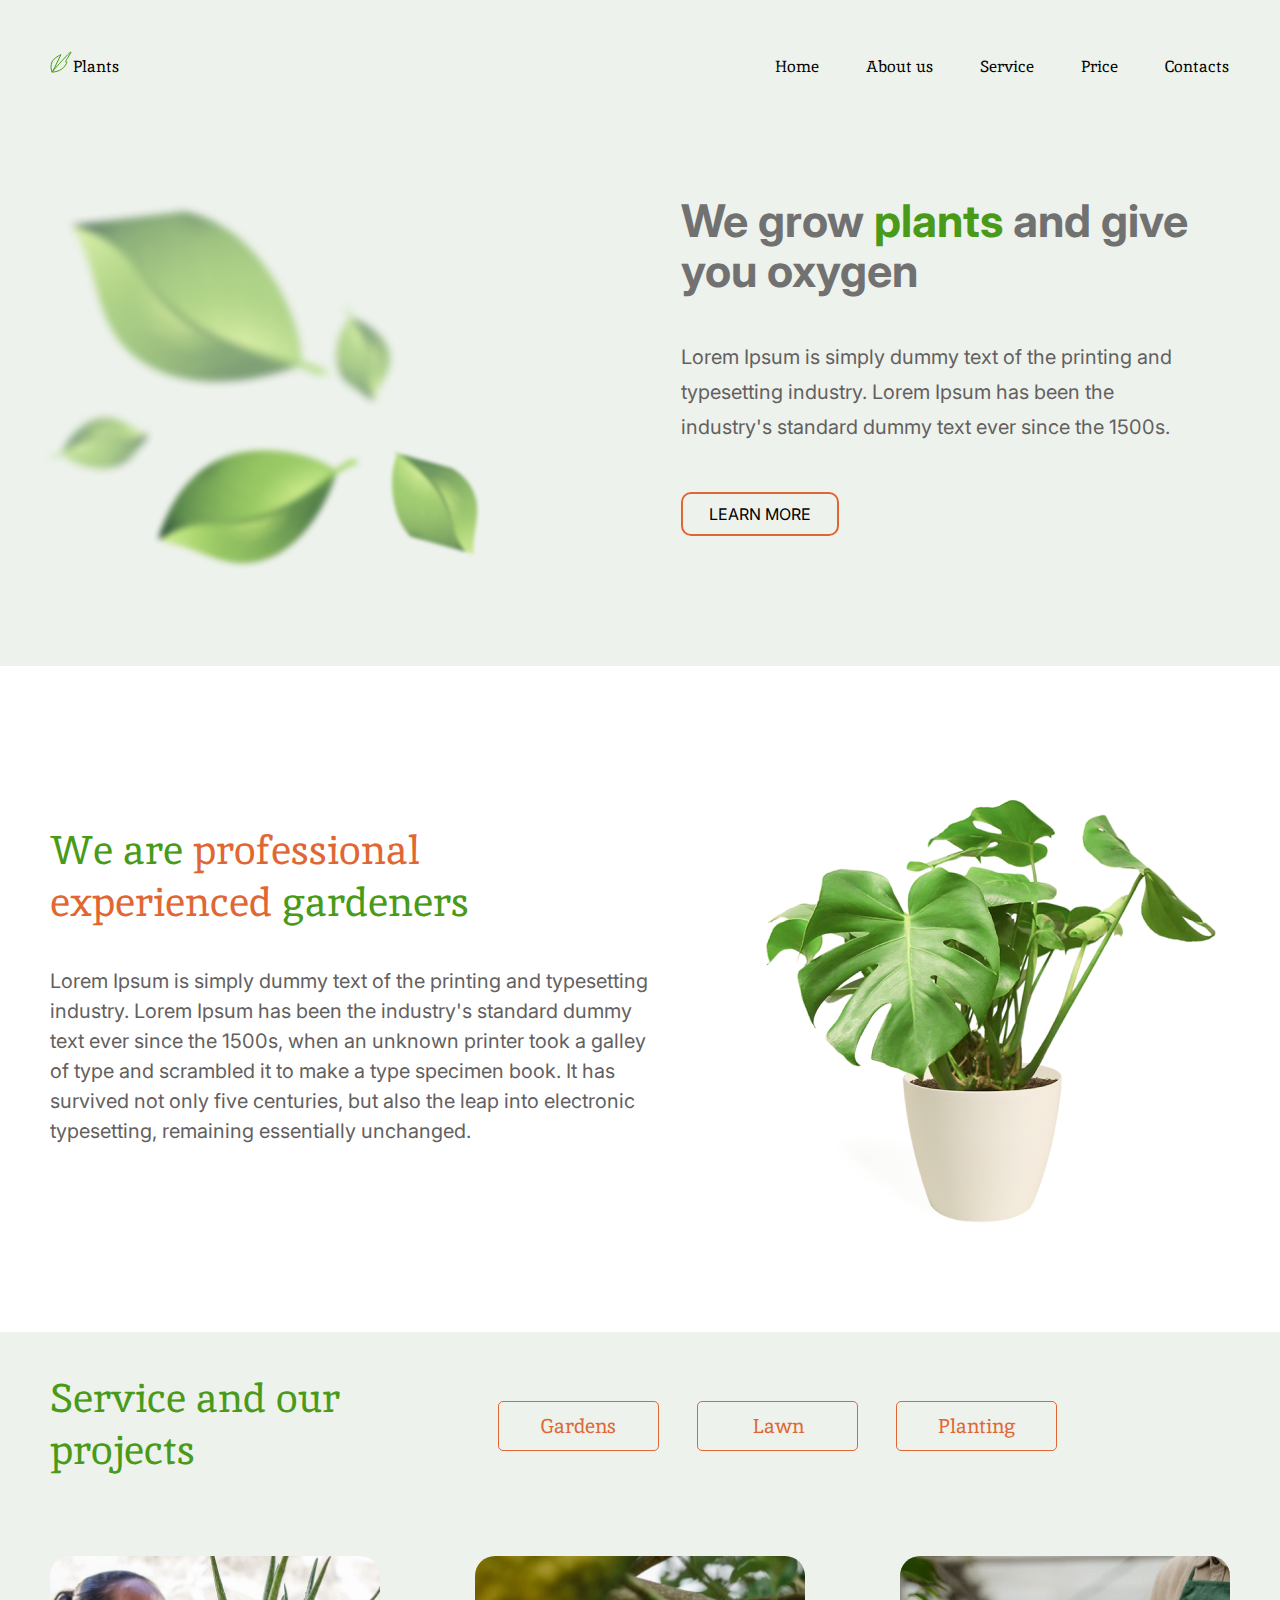
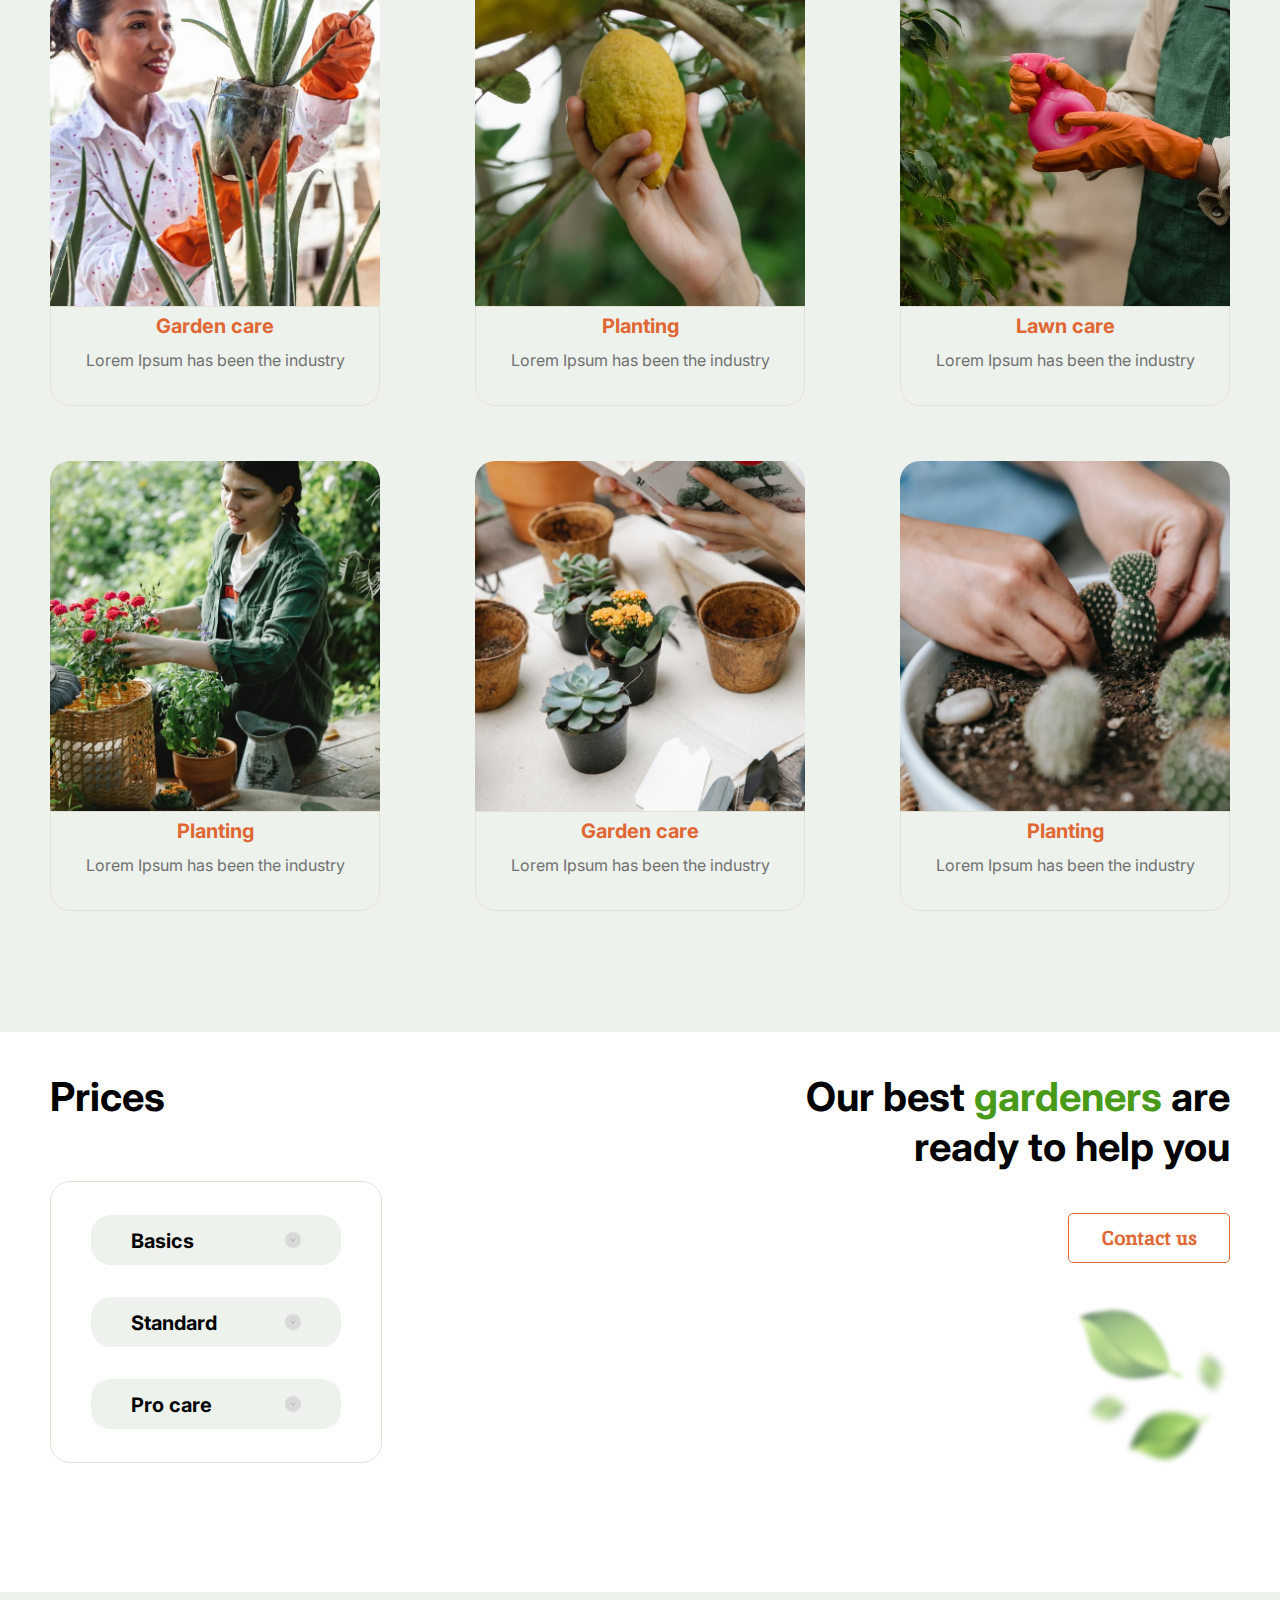
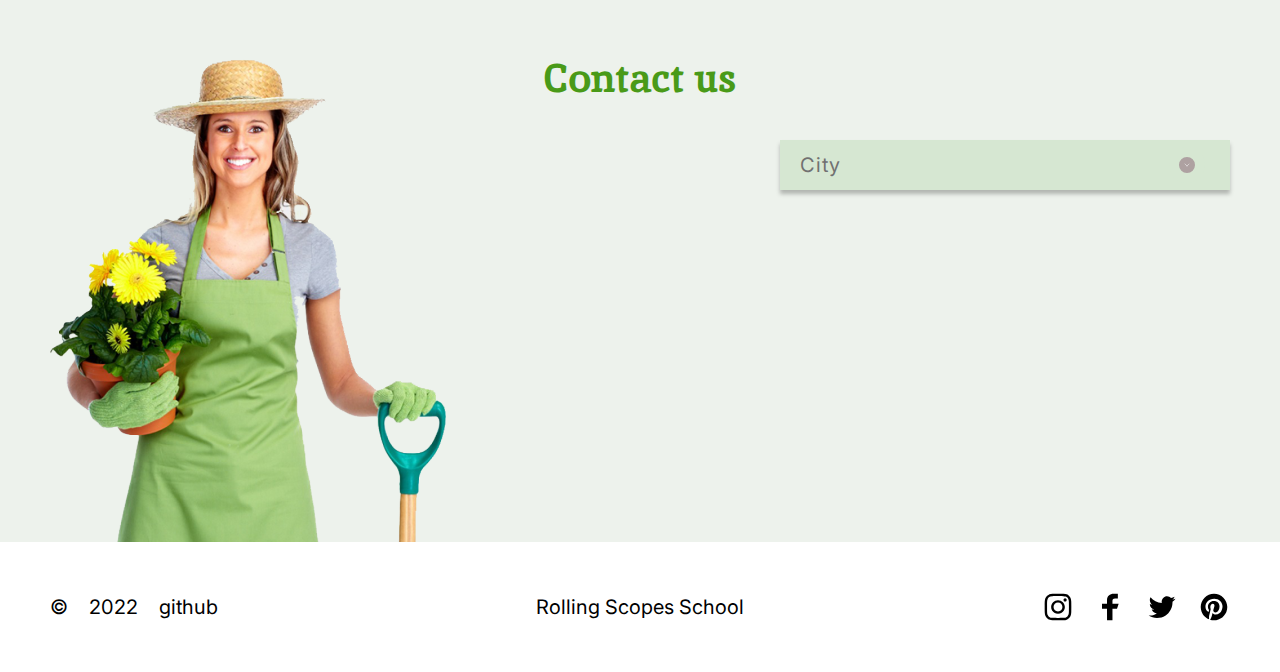
==== plants/index.html @ de4f2b5a "feat: add change of focus in the service section" ====
<!DOCTYPE html>
<html lang="en">
  <head>
    <meta charset="UTF-8" />
    <meta http-equiv="X-UA-Compatible" content="IE=edge" />
    <meta name="viewport" content="width=device-width, initial-scale=1.0" />
    <link rel="preconnect" href="https://fonts.googleapis.com" />
    <link rel="preconnect" href="https://fonts.gstatic.com" crossorigin />
    <link
      href="https://fonts.googleapis.com/css2?family=Inika:wght@400;700&family=Inter:wght@300;400;700&display=swap"
      rel="stylesheet"
    />
    <link rel="stylesheet" href="css/style.css" />

    <link rel="apple-touch-icon" sizes="180x180" href="assets/favicons/apple-touch-icon.png" />
    <link rel="icon" type="image/png" sizes="32x32" href="assets/favicons/favicon-32x32.png" />
    <link rel="icon" type="image/png" sizes="16x16" href="assets/favicons/favicon-16x16.png" />
    <link rel="manifest" href="assets/favicons/site.webmanifest" />
    <link rel="mask-icon" href="assets/favicons/safari-pinned-tab.svg" color="#5bbad5" />
    <link rel="shortcut icon" href="assets/favicons/favicon.ico" />
    <meta name="msapplication-TileColor" content="#da532c" />
    <meta name="msapplication-config" content="assets/favicons/browserconfig.xml" />
    <meta name="theme-color" content="#ffffff" />

    <script src="index.js" defer></script>

    <title>Plants</title>
  </head>

  <body>
    <header class="header">
      <div class="header__wrapper">
        <a href="#" class="logo">Plants</a>
        <nav class="nav">
          <ul class="nav__list">
            <li><a href="#" class="nav__link">Home</a></li>
            <li><a href="#about" class="nav__link">About us</a></li>
            <li><a href="#service" class="nav__link">Service</a></li>
            <li><a href="#prices" class="nav__link">Price</a></li>
            <li><a href="#contacts" class="nav__link">Contacts</a></li>
          </ul>
          <button class="burger"><span></span><span></span></button>
        </nav>
      </div>
    </header>

    <main>
      <section class="welcome">
        <div class="welcome__wrapper">
          <div class="welcome__pic">
            <img src="assets/images/leaves.png" alt="Leaves" />
          </div>
          <div class="welcome__content">
            <h1 class="welcome__title">We grow <span class="welcome__span">plants</span> and give you oxygen</h1>
            <p class="welcome__text">
              Lorem Ipsum is simply dummy text of the printing and typesetting industry. Lorem Ipsum has been the industry's
              standard dummy text ever since the 1500s.
            </p>
            <button class="button button_welcome">Learn more</button>
          </div>
        </div>
      </section>

      <section class="about" id="about">
        <div class="about__wrapper">
          <div class="about__content">
            <h2 class="about__title">We are <span class="about__span">professional experienced</span> gardeners</h2>
            <p class="about__text">
              Lorem Ipsum is simply dummy text of the printing and typesetting industry. Lorem Ipsum has been the industry's
              standard dummy text ever since the 1500s, when an unknown printer took a galley of type and scrambled it to make a
              type specimen book. It has survived not only five centuries, but also the leap into electronic typesetting,
              remaining essentially unchanged.
            </p>
          </div>
          <div class="about__pic">
            <img src="assets/images/houseplant.png" alt="Houseplant" />
          </div>
        </div>
      </section>

      <section class="service" id="service">
        <div class="service__wrapper">
          <div class="service__content">
            <h2 class="service__title">Service and our projects</h2>
            <div class="service__buttons">
              <button class="button">Gardens</button>
              <button class="button">Lawn</button>
              <button class="button">Planting</button>
            </div>
          </div>

          <div class="services">
            <div class="service-item" data-service="Gardens">
              <div class="service-item__pic">
                <img src="assets/images/services/1.jpg" alt="Garden care" />
              </div>
              <div class="service-item__content">
                <h3 class="service-item__title">Garden care</h3>
                <p class="service-item__desc">Lorem Ipsum has been the industry</p>
              </div>
            </div>
            <div class="service-item" data-service="Planting">
              <div class="service-item__pic">
                <img src="assets/images/services/2.jpg" alt="Planting" />
              </div>
              <div class="service-item__content">
                <h3 class="service-item__title">Planting</h3>
                <p class="service-item__desc">Lorem Ipsum has been the industry</p>
              </div>
            </div>
            <div class="service-item" data-service="Lawn">
              <div class="service-item__pic">
                <img src="assets/images/services/3.jpg" alt="Lawn care" />
              </div>
              <div class="service-item__content">
                <h3 class="service-item__title">Lawn care</h3>
                <p class="service-item__desc">Lorem Ipsum has been the industry</p>
              </div>
            </div>
            <div class="service-item" data-service="Planting">
              <div class="service-item__pic">
                <img src="assets/images/services/4.jpg" alt="Planting" />
              </div>
              <div class="service-item__content">
                <h3 class="service-item__title">Planting</h3>
                <p class="service-item__desc">Lorem Ipsum has been the industry</p>
              </div>
            </div>
            <div class="service-item" data-service="Gardens">
              <div class="service-item__pic">
                <img src="assets/images/services/5.jpg" alt="Garden care" />
              </div>
              <div class="service-item__content">
                <h3 class="service-item__title">Garden care</h3>
                <p class="service-item__desc">Lorem Ipsum has been the industry</p>
              </div>
            </div>
            <div class="service-item" data-service="Planting">
              <div class="service-item__pic">
                <img src="assets/images/services/6.jpg" alt="Planting" />
              </div>
              <div class="service-item__content">
                <h3 class="service-item__title">Planting</h3>
                <p class="service-item__desc">Lorem Ipsum has been the industry</p>
              </div>
            </div>
          </div>
        </div>
      </section>

      <section class="prices" id="prices">
        <div class="prices__wrapper">
          <div class="prices__left-column">
            <h2 class="prices__title">Prices</h2>
            <div class="prices__accordeon">
              <div class="price-item">
                <h3 class="price-item__title">Basics</h3>
                <span class="dropdown"></span>
              </div>
              <div class="price-item">
                <h3 class="price-item__title">Standard</h3>
                <span class="dropdown"></span>
              </div>
              <div class="price-item">
                <h3 class="price-item__title">Pro care</h3>
                <span class="dropdown"></span>
              </div>
            </div>
          </div>
          <div class="prices__right-column">
            <p class="prices__text">Our best <span class="prices__span">gardeners</span>&nbsp;are ready&nbsp;to help you</p>
            <button class="button button_prices">Contact us</button>
            <div class="prices__pic">
              <img src="assets/images/leaves2.png" alt="Leaves" />
            </div>
          </div>
        </div>
      </section>

      <section class="contacts" id="contacts">
        <div class="contacts__wrapper">
          <h2 class="contacts__title">Contact us</h2>
          <div class="contacts__content">
            <div class="contacts__pic">
              <img src="assets/images/woman.png" alt="Woman" />
            </div>
            <div class="contacts__select">
              <span class="contacts__span">City</span>
              <span class="dropdown dropdown_contacts"></span>
            </div>
          </div>
        </div>
      </section>
    </main>

    <footer class="footer">
      <div class="footer__wrapper">
        <div class="footer__content">
          <span>©</span><span>2022</span>
          <a href="https://github.com/joyscript" target="_blank">github</a>
        </div>
        <a href="https://rs.school/js-stage0/" target="_blank">Rolling Scopes School</a>
        <ul class="soclist">
          <li>
            <a class="soclist__link" href="#!" title="Instagram">
              <img src="assets/svg/soc-sprite.svg#inst" alt="Instagram" aria-hidden="true" />
            </a>
          </li>
          <li>
            <a class="soclist__link" href="#!" title="Facebook">
              <img src="assets/svg/soc-sprite.svg#fb" alt="Facebook" aria-hidden="true" />
            </a>
          </li>
          <li>
            <a class="soclist__link" href="#!" title="Twitter">
              <img src="assets/svg/soc-sprite.svg#tw" alt="Twitter" aria-hidden="true" />
            </a>
          </li>
          <li>
            <a class="soclist__link" href="#!" title="Pinterest">
              <img src="assets/svg/soc-sprite.svg#pint" alt="Pinterest" aria-hidden="true" />
            </a>
          </li>
        </ul>
      </div>
    </footer>
  </body>
</html>
---- plants/css/style.css ----
html {
  line-height: 1.15;
  -webkit-text-size-adjust: 100%;
}

hr {
  box-sizing: content-box;
  height: 0;
  overflow: visible;
}

pre {
  font-family: monospace, monospace;
  font-size: 1em;
}

a {
  background-color: transparent;
}

abbr[title] {
  border-bottom: none;
  text-decoration: underline;
  -webkit-text-decoration: underline dotted;
          text-decoration: underline dotted;
}

b,
strong {
  font-weight: bolder;
}

code,
kbd,
samp {
  font-family: monospace, monospace;
  font-size: 1em;
}

small {
  font-size: 80%;
}

sub,
sup {
  font-size: 75%;
  line-height: 0;
  position: relative;
  vertical-align: baseline;
}

sub {
  bottom: -0.25em;
}

sup {
  top: -0.5em;
}

img {
  border-style: none;
}

button,
input,
optgroup,
select,
textarea {
  font-family: inherit;
  font-size: 100%;
  line-height: 1.15;
  margin: 0;
}

button,
input {
  overflow: visible;
}

button,
select {
  text-transform: none;
}

button,
[type=button],
[type=reset],
[type=submit] {
  -webkit-appearance: button;
  -moz-appearance: button;
       appearance: button;
}

button::-moz-focus-inner,
[type=button]::-moz-focus-inner,
[type=reset]::-moz-focus-inner,
[type=submit]::-moz-focus-inner {
  border-style: none;
  padding: 0;
}

button:-moz-focusring,
[type=button]:-moz-focusring,
[type=reset]:-moz-focusring,
[type=submit]:-moz-focusring {
  outline: 1px dotted ButtonText;
}

fieldset {
  padding: 0.35em 0.75em 0.625em;
}

legend {
  box-sizing: border-box;
  color: inherit;
  display: table;
  max-width: 100%;
  padding: 0;
  white-space: normal;
}

progress {
  vertical-align: baseline;
}

textarea {
  overflow: auto;
}

[type=checkbox],
[type=radio] {
  box-sizing: border-box;
  padding: 0;
}

[type=number]::-webkit-inner-spin-button,
[type=number]::-webkit-outer-spin-button {
  height: auto;
}

[type=search] {
  -webkit-appearance: textfield;
  -moz-appearance: textfield;
       appearance: textfield;
  outline-offset: -2px;
}

[type=search]::-webkit-search-decoration {
  -webkit-appearance: none;
}

::-webkit-file-upload-button {
  -webkit-appearance: button;
  font: inherit;
}

details {
  display: block;
}

summary {
  display: list-item;
}

template {
  display: none;
}

[hidden] {
  display: none;
}

body {
  font-family: Inter, sans-serif;
  font-size: 20px;
  line-height: 30px;
  font-weight: 400;
  color: #636060;
  -ms-text-size-adjust: 100%;
  -moz-text-size-adjust: 100%;
  -webkit-text-size-adjust: 100%;
  -webkit-font-smoothing: antialiased;
  -moz-osx-font-smoothing: grayscale;
}
@media (max-width: 599.9px) {
  body {
    font-size: 16px;
    line-height: 25px;
  }
}

h1 {
  font-size: 45px;
  line-height: 50px;
  font-weight: 700;
  color: #717171;
}
@media (max-width: 1023.9px) {
  h1 {
    font-size: 35px;
  }
}
@media (max-width: 599.9px) {
  h1 {
    font-size: 25px;
    line-height: 35px;
  }
}

h2 {
  font-family: Inika, serif;
  font-size: 40px;
  line-height: 52px;
  font-weight: 400;
  color: #499a18;
}
@media (max-width: 1023.9px) {
  h2 {
    font-size: 35px;
    line-height: 46px;
  }
}
@media (max-width: 599.9px) {
  h2 {
    font-size: 25px;
    line-height: 33px;
  }
}

h3 {
  font-size: 20px;
  line-height: 20px;
  font-weight: 700;
  color: #e06733;
}

html {
  scroll-behavior: smooth;
}

*,
*:before,
*:after {
  box-sizing: border-box;
  padding: 0px;
  margin: 0px;
  border: 0px;
}

body {
  min-width: 320px;
  background: #ffffff;
}
body::after {
  content: "";
  position: absolute;
  top: 0;
  bottom: 0;
  right: 0;
  width: 0;
  background: transparent;
  transition: background 0.3s;
}
body.menu-open {
  overflow: hidden;
}
body.menu-open::after {
  width: 100%;
  background: rgba(0, 0, 0, 0.2);
}

main,
section,
header,
footer,
nav {
  display: block;
}

h1,
h2,
h3,
h4,
h5,
h6 {
  margin: 0;
}

ul {
  list-style: none;
}

img {
  display: block;
  max-width: 100%;
}

button {
  display: block;
  background: transparent;
  transition: 0.3s;
  cursor: pointer;
}

a {
  display: inline-block;
  text-decoration: none;
  border-radius: 2px;
  transition: 0.3s;
  color: inherit;
}
a:hover, a:focus, a:focus-visible, a:active {
  color: #e06733;
}

[class*=__wrapper] {
  max-width: 1440px;
  margin: 0 auto;
  padding: 40px 109px;
}
@media (max-width: 1319.9px) {
  [class*=__wrapper] {
    padding-left: 50px;
    padding-right: 50px;
  }
}
@media (max-width: 767.9px) {
  [class*=__wrapper] {
    padding-left: 30px;
    padding-right: 30px;
  }
}
@media (max-width: 599.9px) {
  [class*=__wrapper] {
    padding-left: 25px;
    padding-right: 25px;
  }
}

.header,
.welcome,
.service,
.contacts {
  background: #edf2ec;
}

.button {
  width: 161px;
  min-height: 50px;
  padding: 5px 10px;
  font-family: Inika, serif;
  font-size: 20px;
  line-height: 26px;
  font-weight: 400;
  color: #e06733;
  border: 1px solid #e06733;
  border-radius: 5px;
}
.button_prices {
  width: 162px;
  font-weight: 700;
}
@media (max-width: 599.9px) {
  .button {
    width: 121px;
    min-height: 35px;
    font-size: 15px;
    line-height: 20px;
  }
}
.button_welcome {
  width: 158px;
  min-height: 44px;
  font-family: Inter, sans-serif;
  font-size: 16px;
  line-height: 20px;
  font-weight: 400;
  color: #000000;
  text-transform: uppercase;
  border-width: 2px;
  border-radius: 10px;
}
@media (max-width: 599.9px) {
  .button_welcome {
    width: 100px;
    min-height: 34px;
    font-size: 10px;
  }
}
.button:hover, .button:focus, .button:focus-visible, .button:active {
  color: #ffffff;
  background: #e06733;
}
.button.active {
  color: #ffffff;
  background: #e06733;
  -webkit-animation: anim 0.4s ease;
          animation: anim 0.4s ease;
}

@-webkit-keyframes anim {
  0% {
    transform: translateY(0);
  }
  50% {
    transform: translateY(-10px);
  }
  100% {
    transform: translateY(0);
  }
}

@keyframes anim {
  0% {
    transform: translateY(0);
  }
  50% {
    transform: translateY(-10px);
  }
  100% {
    transform: translateY(0);
  }
}
.dropdown {
  position: relative;
  width: 36px;
  height: 36px;
  background: #d9d9d9;
  border: 10px solid #edf2ec;
  border-radius: 50%;
  transition: 0.3s;
  cursor: pointer;
}
.dropdown::after {
  content: "";
  position: absolute;
  top: 0;
  left: 0;
  width: 16px;
  height: 16px;
  background: url("../assets/svg/arrow.svg") no-repeat center;
  filter: invert(53%) sepia(0%) saturate(0%) hue-rotate(299deg) brightness(94%) contrast(92%);
}
.dropdown:hover, .dropdown:focus, .dropdown:focus-visible, .dropdown:active {
  background: #aea1a1;
  transform: rotate(180deg);
}
.dropdown:hover::after, .dropdown:focus::after, .dropdown:focus-visible::after, .dropdown:active::after {
  filter: invert(100%);
}
.dropdown_contacts {
  background: #aea1a1;
  border-color: #d6e7d2;
}
.dropdown_contacts::after {
  filter: invert(100%);
}

.header__wrapper {
  display: flex;
  justify-content: space-between;
  align-items: center;
  padding-top: 42px;
  padding-bottom: 42px;
  font-family: "Inika", serif;
}
@media (max-width: 1023.9px) {
  .header__wrapper {
    padding-top: 35px;
    padding-bottom: 32px;
  }
}
@media (max-width: 767.9px) {
  .header__wrapper {
    padding-top: 34px;
    padding-bottom: 36px;
  }
}

.logo {
  padding-right: 10px;
  padding-left: 23px;
  font-size: 16px;
  line-height: 50px;
  font-weight: 400;
  color: #000000;
  background: url("../assets/svg/logo.svg") no-repeat;
  background-position-y: 9px;
}
@media (max-width: 767.9px) {
  .logo {
    padding: 9px 10px 1px 21px;
    line-height: 16px;
    background-position-y: 2px;
  }
}

.nav__list {
  display: flex;
  gap: 27px;
  margin-right: -9px;
}
@media (max-width: 767.9px) {
  .nav__list {
    position: fixed;
    top: 0;
    bottom: 0;
    right: -450px;
    z-index: 5;
    flex-direction: column;
    align-items: center;
    gap: 30px;
    width: 100%;
    max-width: 425px;
    margin: 0;
    padding: 100px 30px 50px;
    background: #ffffff;
    transition: right 0.3s;
    overflow: auto;
  }
  .menu-open .nav__list {
    right: 0;
  }
}

.nav__link {
  padding: 0 10px;
  font-size: 16px;
  line-height: 50px;
  font-weight: 400;
  color: #010201;
}
@media (max-width: 767.9px) {
  .nav__link {
    font-size: 26px;
    color: #499a18;
  }
}

.burger {
  display: none;
}
@media (max-width: 767.9px) {
  .burger {
    position: relative;
    z-index: 10;
    display: flex;
    flex-direction: column;
    justify-content: space-between;
    width: 40px;
    height: 26px;
    cursor: pointer;
    -webkit-user-select: none;
       -moz-user-select: none;
        -ms-user-select: none;
            user-select: none;
  }
}
.burger span, .burger::after, .burger::before {
  width: 100%;
  height: 2px;
  background: #717171;
  transition: transform 0.3s;
}
.burger::after, .burger::before {
  content: "";
  position: absolute;
  top: 8px;
}
.menu-open .burger::after, .menu-open .burger::before {
  opacity: 0;
}
.burger::after {
  top: 16px;
}
.menu-open .burger span:first-child {
  transform: rotate(45deg) translate(8px, 9px);
}
.menu-open .burger span:last-child {
  transform: rotate(-45deg) translate(8px, -9px);
}

.welcome__wrapper {
  display: flex;
  justify-content: space-between;
  gap: 40px;
  padding-top: 62px;
  padding-bottom: 55px;
}
@media (max-width: 1023.9px) {
  .welcome__wrapper {
    padding-top: 40px;
    padding-bottom: 70px;
  }
}
@media (max-width: 767.9px) {
  .welcome__wrapper {
    gap: 15px;
  }
}
@media (max-width: 599.9px) {
  .welcome__wrapper {
    padding-top: 26px;
    padding-bottom: 24px;
  }
}

.welcome__pic {
  margin-top: -9px;
  margin-left: -9px;
}
@media (max-width: 1023.9px) {
  .welcome__pic {
    width: 290px;
    margin-top: -6px;
    margin-right: -3px;
  }
}
@media (max-width: 599.9px) {
  .welcome__pic {
    display: none;
  }
}

.welcome__content {
  max-width: 549px;
  padding-top: 36px;
}
@media (max-width: 1319.9px) {
  .welcome__content {
    padding-top: 0;
  }
}
@media (max-width: 1023.9px) {
  .welcome__content {
    order: -1;
    flex-shrink: 0;
    width: 340px;
  }
}
@media (max-width: 599.9px) {
  .welcome__content {
    width: 100%;
  }
}

.welcome__title {
  margin-bottom: 44px;
}
@media (max-width: 1023.9px) {
  .welcome__title {
    margin-bottom: 30px;
  }
}
@media (max-width: 599.9px) {
  .welcome__title {
    max-width: 330px;
    margin-bottom: 20px;
  }
}

.welcome__span {
  color: #499a18;
}

.welcome__text {
  max-width: 525px;
  margin-bottom: 47px;
  line-height: 35px;
}
@media (max-width: 1023.9px) {
  .welcome__text {
    max-width: 330px;
    margin-bottom: 36px;
    margin-left: 5px;
    font-size: 16px;
    line-height: 25px;
  }
}
@media (max-width: 599.9px) {
  .welcome__text {
    max-width: 400px;
    margin-bottom: 26px;
    margin-left: 0;
  }
}

.about__wrapper {
  display: flex;
  justify-content: space-between;
  gap: 40px;
  padding-top: 93px;
  padding-bottom: 94px;
}
@media (max-width: 1319.9px) {
  .about__wrapper {
    align-items: center;
  }
}
@media (max-width: 1023.9px) {
  .about__wrapper {
    flex-direction: column;
    padding-top: 40px;
    padding-bottom: 95px;
  }
}
@media (max-width: 599.9px) {
  .about__wrapper {
    gap: 0px;
    padding-top: 30px;
    padding-bottom: 27px;
  }
}

.about__content {
  max-width: 605px;
  padding-top: 68px;
}
@media (max-width: 1319.9px) {
  .about__content {
    padding-top: 0;
  }
}
@media (max-width: 1023.9px) {
  .about__content {
    max-width: 100%;
  }
}

.about__title {
  max-width: 463px;
  margin-bottom: 38px;
}
@media (max-width: 1023.9px) {
  .about__title {
    max-width: 423px;
    margin: 0 auto 50px;
    text-align: center;
  }
}
@media (max-width: 599.9px) {
  .about__title {
    margin-bottom: 13px;
  }
}

.about__span {
  color: #e06733;
}

.about__text {
  margin-bottom: 28px;
}
@media (max-width: 599.9px) {
  .about__text {
    margin-bottom: 0;
    padding-right: 8px;
    font-size: 15px;
  }
}

@media (max-width: 1023.9px) {
  .about__pic {
    width: 250px;
  }
}
@media (max-width: 599.9px) {
  .about__pic {
    width: 150px;
  }
}

.service__wrapper {
  padding-bottom: 121px;
}
@media (max-width: 1023.9px) {
  .service__wrapper {
    padding-top: 60px;
    padding-bottom: 70px;
  }
}
@media (max-width: 599.9px) {
  .service__wrapper {
    padding-top: 30px;
    padding-bottom: 27px;
  }
}

.service__content {
  display: flex;
  flex-wrap: wrap;
  gap: 38px;
  margin-bottom: 80px;
}
@media (max-width: 1023.9px) {
  .service__content {
    margin-bottom: 40px;
  }
}

.service__title {
  max-width: 306px;
  margin-right: 104px;
}
@media (max-width: 1023.9px) {
  .service__title {
    margin-right: 0;
  }
}
@media (max-width: 599.9px) {
  .service__title {
    max-width: 187px;
  }
}

.service__buttons {
  display: flex;
  align-items: center;
  flex-wrap: wrap;
  gap: 38px;
  padding-top: 4px;
}
@media (max-width: 767.9px) {
  .service__buttons {
    gap: 20px;
  }
}
@media (max-width: 599.9px) {
  .service__buttons {
    padding-top: 0;
    gap: 9px 10px;
  }
}

.services {
  display: flex;
  flex-wrap: wrap;
  justify-content: space-between;
  gap: 55px 40px;
}
@media (max-width: 1023.9px) {
  .services {
    justify-content: center;
    gap: 38px 107px;
  }
}
@media (max-width: 767.9px) {
  .services {
    gap: 38px 50px;
  }
}
@media (max-width: 599.9px) {
  .services {
    gap: 34px;
  }
}

.service-item {
  width: 330px;
  max-width: 30%;
  min-width: 280px;
  border-radius: 20px;
  overflow: hidden;
  transition: filter 0.3s;
}
.service-item.blurred {
  filter: blur(2px);
}
@media (max-width: 1023.9px) {
  .service-item {
    max-width: 280px;
    min-width: auto;
  }
}

.service-item__pic {
  position: relative;
  padding-top: 350px;
}
.service-item__pic > img {
  position: absolute;
  top: 0;
  left: 0;
  width: 100%;
  height: 100%;
  -o-object-fit: cover;
     object-fit: cover;
  -o-object-position: center;
     object-position: center;
}

.service-item__content {
  padding: 9px 20px 35px;
  text-align: center;
  border: 1px solid #e3e1d5;
  border-bottom-left-radius: 20px;
  border-bottom-right-radius: 20px;
}
@media (max-width: 1023.9px) {
  .service-item__content {
    padding: 10px 38px 18px;
  }
}

.service-item__title {
  margin-bottom: 14px;
}
@media (max-width: 1023.9px) {
  .service-item__title {
    margin-bottom: 10px;
  }
}

.service-item__desc {
  font-size: 16px;
  line-height: 20px;
  font-weight: 400;
  color: #717171;
}

.prices__wrapper {
  display: flex;
  justify-content: space-between;
  gap: 40px;
  padding-bottom: 108px;
}
@media (max-width: 1023.9px) {
  .prices__wrapper {
    padding-bottom: 81px;
  }
}
@media (max-width: 767.9px) {
  .prices__wrapper {
    flex-direction: column;
    align-items: center;
  }
}
@media (max-width: 599.9px) {
  .prices__wrapper {
    padding-top: 25px;
    padding-bottom: 40px;
    gap: 20px;
  }
}

.prices__title {
  margin-bottom: 60px;
  font-family: Inter, sans-serif;
  line-height: 49px;
  color: #000000;
  font-weight: 700;
}
@media (max-width: 1023.9px) {
  .prices__title {
    margin-bottom: 57px;
    margin-left: 15px;
    line-height: 42px;
  }
}
@media (max-width: 767.9px) {
  .prices__title {
    margin-left: 0;
    text-align: center;
  }
}
@media (max-width: 599.9px) {
  .prices__title {
    margin-bottom: 37px;
    line-height: 30px;
  }
}

.prices__right-column {
  display: flex;
  flex-direction: column;
  align-items: flex-end;
  max-width: 460px;
}
@media (max-width: 1023.9px) {
  .prices__right-column {
    max-width: 296px;
    padding-top: 99px;
  }
}
@media (max-width: 767.9px) {
  .prices__right-column {
    align-items: center;
    padding-top: 0;
  }
}
@media (max-width: 599.9px) {
  .prices__right-column {
    max-width: 240px;
  }
}

.prices__text {
  margin-bottom: 41px;
  text-align: right;
  font-size: 40px;
  line-height: 50px;
  font-weight: 700;
  color: #000000;
}
@media (max-width: 1023.9px) {
  .prices__text {
    margin-bottom: 29px;
    font-size: 25px;
    line-height: 35px;
  }
}
@media (max-width: 767.9px) {
  .prices__text {
    text-align: center;
  }
}
@media (max-width: 599.9px) {
  .prices__text {
    margin-bottom: 19px;
    font-size: 20px;
  }
}

.prices__span {
  color: #499a18;
}

.prices__pic {
  margin-top: 34px;
  margin-right: -9px;
}
@media (max-width: 1023.9px) {
  .prices__pic {
    margin-top: 29px;
    margin-right: -10px;
  }
}
@media (max-width: 599.9px) {
  .prices__pic {
    display: none;
  }
}

.prices__accordeon {
  padding: 33px 40px;
  border: 1px solid #e3e1d5;
  border-radius: 20px;
}
@media (max-width: 599.9px) {
  .prices__accordeon {
    padding: 28px 21px;
  }
}

.price-item {
  display: flex;
  justify-content: space-between;
  align-items: center;
  width: 250px;
  height: 50px;
  padding: 10px 30px 10px 40px;
  background: #edf2ec;
  border-radius: 20px;
}
@media (max-width: 599.9px) {
  .price-item {
    width: 180px;
    height: 50px;
    padding-left: 30px;
  }
}

.price-item:not(:last-child) {
  margin-bottom: 32px;
}
@media (max-width: 599.9px) {
  .price-item:not(:last-child) {
    margin-bottom: 14px;
  }
}

.price-item__title {
  padding-top: 1px;
  color: #000000;
}
@media (max-width: 599.9px) {
  .price-item__title {
    font-size: 15px;
  }
}

.contacts__wrapper {
  padding-top: 60px;
  padding-bottom: 0;
}
@media (max-width: 1023.9px) {
  .contacts__wrapper {
    padding-top: 40px;
  }
}
@media (max-width: 599.9px) {
  .contacts__wrapper {
    padding-top: 25px;
  }
}

.contacts__title {
  text-align: center;
  font-weight: 700;
}
@media (max-width: 1023.9px) {
  .contacts__title {
    margin-bottom: 99px;
    font-size: 40px;
    line-height: 52px;
  }
}
@media (max-width: 767.9px) {
  .contacts__title {
    margin-bottom: 81px;
  }
}
@media (max-width: 599.9px) {
  .contacts__title {
    font-size: 25px;
    line-height: 33px;
  }
}

.contacts__content {
  display: flex;
  justify-content: space-between;
}
@media (max-width: 1023.9px) {
  .contacts__content {
    flex-direction: column;
    align-items: center;
  }
}

.contacts__pic {
  margin-top: -59px;
}
@media (max-width: 1023.9px) {
  .contacts__pic {
    order: 1;
    width: 200px;
    margin-top: 0;
    margin-left: 20px;
  }
}
@media (max-width: 599.9px) {
  .contacts__pic {
    width: 100px;
    margin-left: -5px;
  }
}

.contacts__select {
  display: flex;
  justify-content: space-between;
  align-items: center;
  width: 450px;
  height: 50px;
  margin-top: 36px;
  padding: 5px 25px 5px 20px;
  background: #d6e7d2;
  box-shadow: 0px 4px 4px rgba(0, 0, 0, 0.25);
}
@media (max-width: 1023.9px) {
  .contacts__select {
    margin-top: 0;
    margin-bottom: 249px;
  }
}
@media (max-width: 599.9px) {
  .contacts__select {
    width: 300px;
    max-width: 100%;
    margin-bottom: 132px;
    padding-right: 12px;
  }
}

.contacts__span {
  font-size: 20px;
  line-height: 40px;
  font-weight: 400;
  color: #717171;
  letter-spacing: 0.05em;
}

.footer__wrapper {
  display: flex;
  justify-content: space-between;
  align-items: center;
  gap: 16px;
  color: #000000;
  line-height: 50px;
}
@media (max-width: 1023.9px) {
  .footer__wrapper {
    flex-direction: column;
    padding-top: 33px;
    padding-bottom: 18px;
    line-height: 24px;
  }
}
@media (max-width: 599.9px) {
  .footer__wrapper {
    gap: 3px;
    padding-top: 22px;
    padding-bottom: 7px;
    font-size: 20px;
  }
}

.footer__content {
  display: flex;
  gap: 21px;
  margin-right: 20px;
}
@media (max-width: 1023.9px) {
  .footer__content {
    gap: 23px;
    margin-right: 4px;
  }
}
@media (max-width: 599.9px) {
  .footer__content {
    margin-bottom: 13px;
  }
}

.soclist {
  display: flex;
  gap: 20px;
}

.soclist__link {
  display: flex;
  align-items: center;
  min-width: 32px;
  max-width: 100px;
  height: 50px;
  font-size: 16px;
  line-height: 16px;
  transition: filter 0.3s;
}
.soclist__link:hover, .soclist__link:focus, .soclist__link:focus-visible, .soclist__link:active {
  filter: invert(42%) sepia(88%) saturate(500%) hue-rotate(-26deg) brightness(98%) contrast(88%);
}/*# sourceMappingURL=style.css.map */
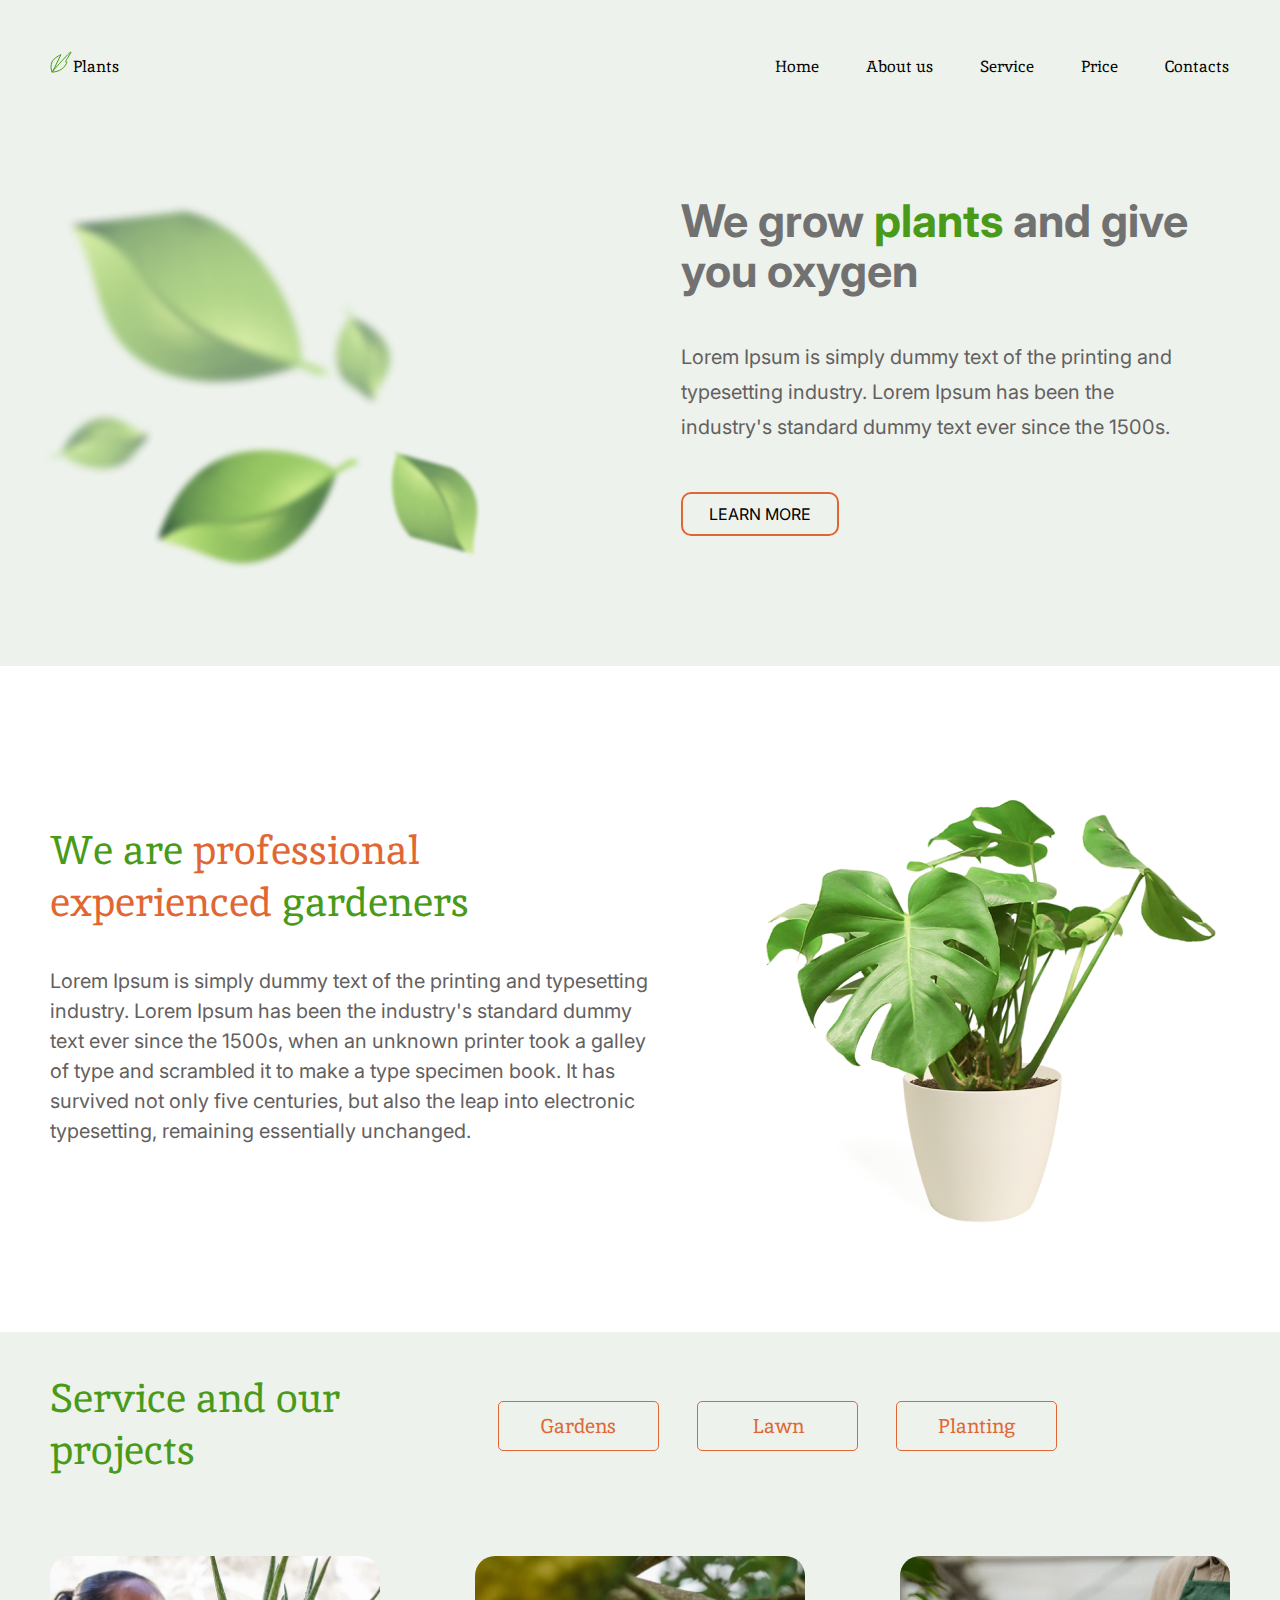
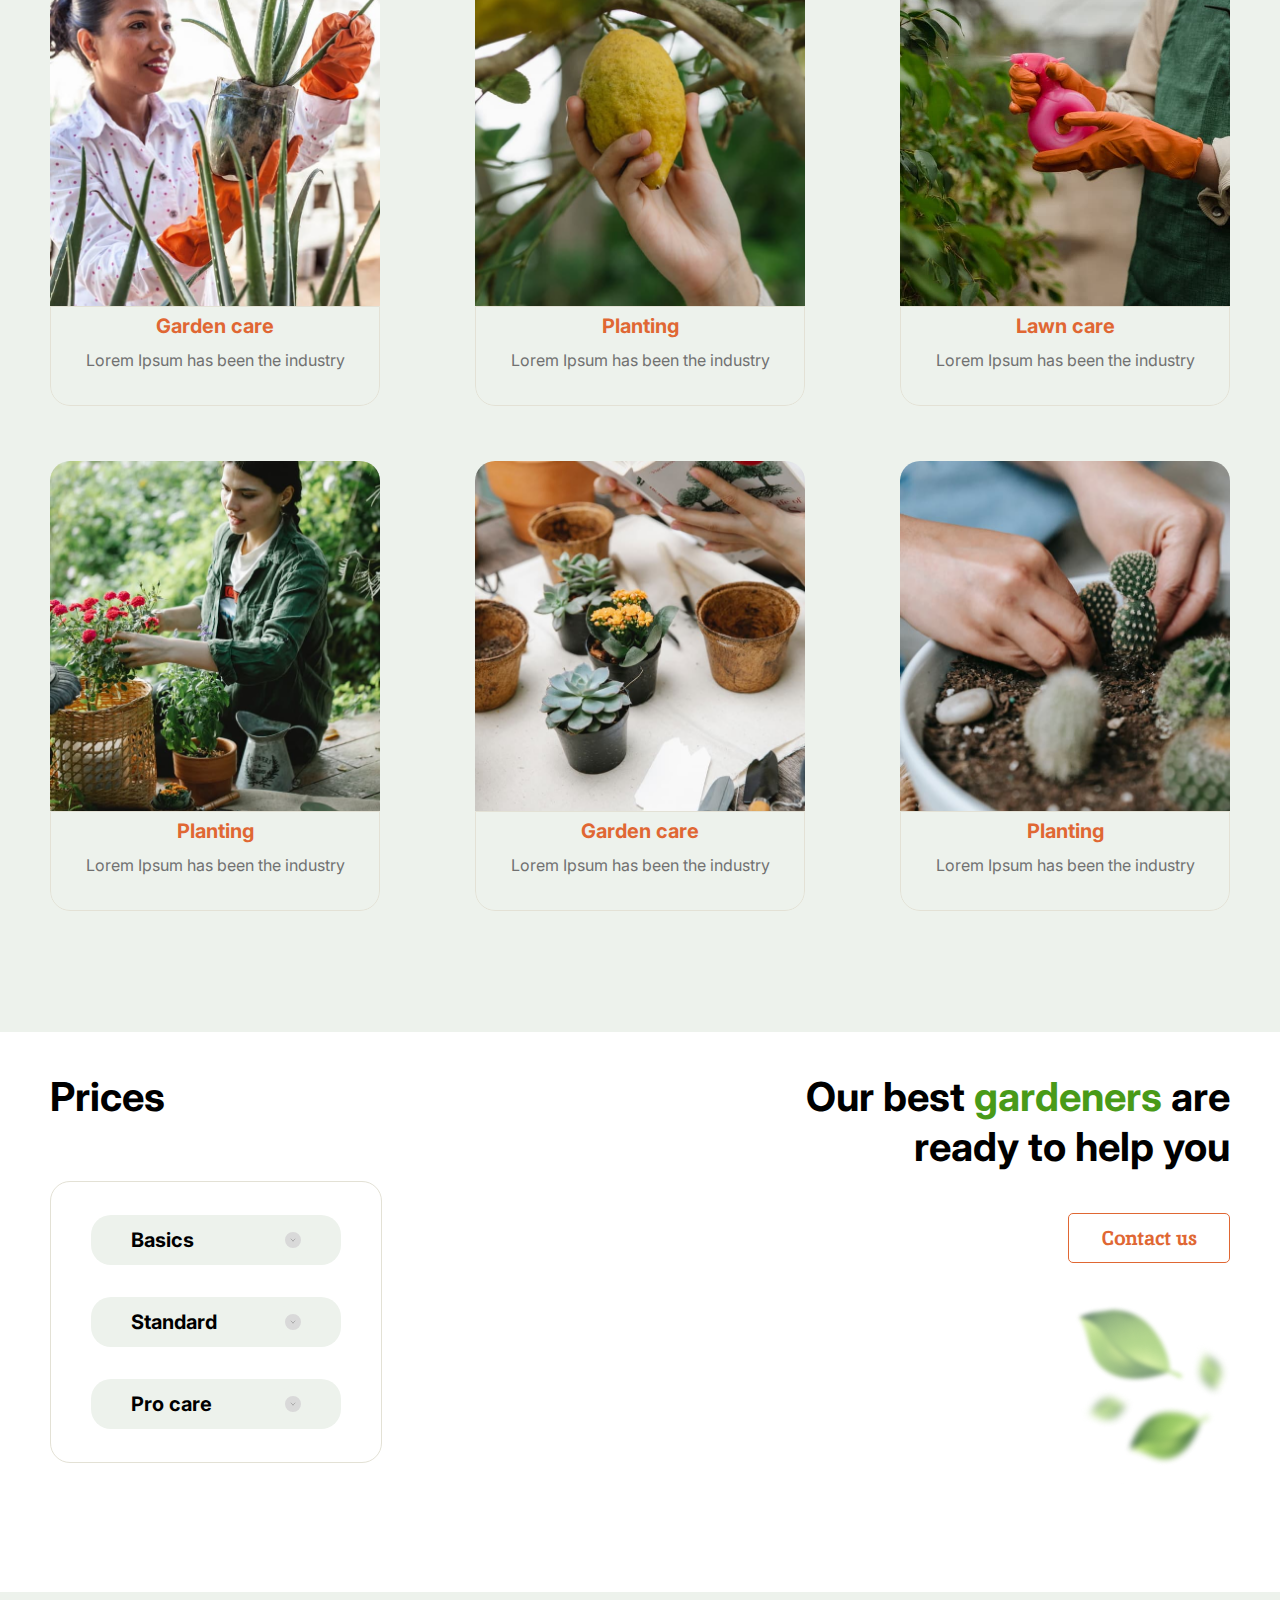
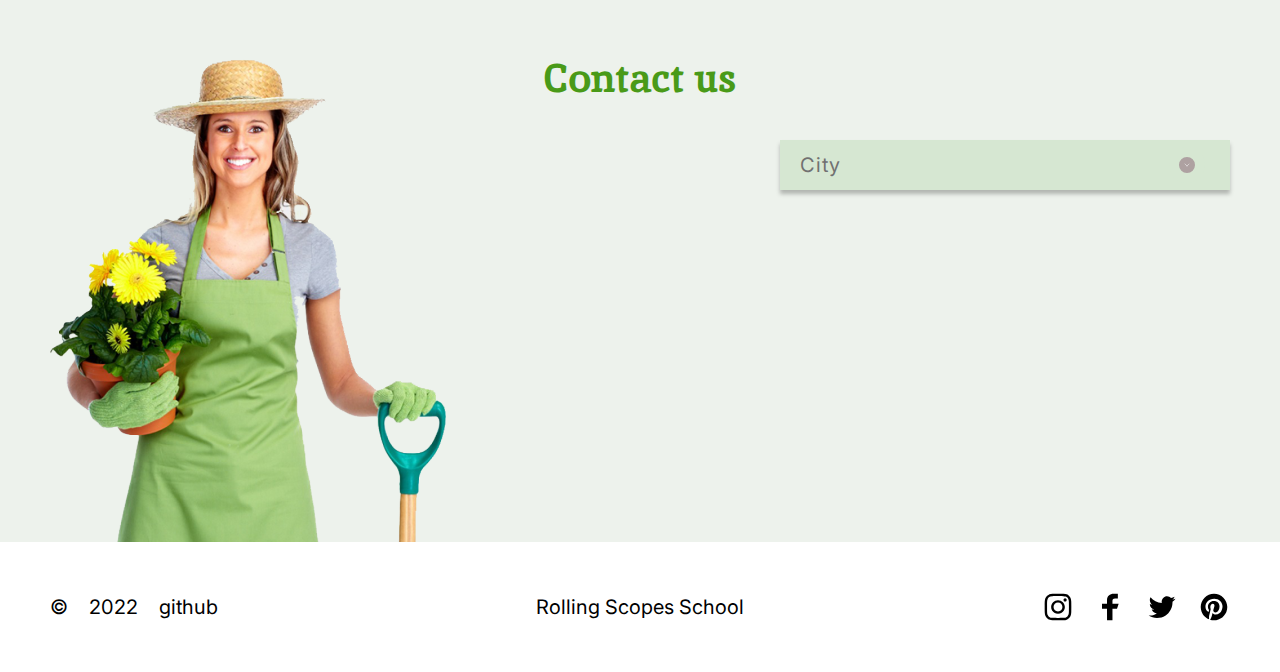
==== commit 00209da2: "feat: implement accordeon in the prices section" ====
--- a/plants/index.html
+++ b/plants/index.html
@@ -154,16 +154,43 @@
             <h2 class="prices__title">Prices</h2>
             <div class="prices__accordeon">
               <div class="price-item">
-                <h3 class="price-item__title">Basics</h3>
-                <span class="dropdown"></span>
+                <div class="price-item__header">
+                  <h3 class="price-item__title">Basics</h3>
+                  <span class="dropdown"></span>
+                </div>
+                <div class="price-item__content">
+                  <p class="price-item__desc">Release of Letraset sheets containing Lorem Ipsum passages, and more recently</p>
+                  <p class="price-item__price">
+                    <span class="price-item__currency">$</span><span class="price-item__amount">15</span> / per hour
+                  </p>
+                  <a class="price-item__button" href="#contacts">Order</a>
+                </div>
               </div>
               <div class="price-item">
-                <h3 class="price-item__title">Standard</h3>
-                <span class="dropdown"></span>
+                <div class="price-item__header">
+                  <h3 class="price-item__title">Standard</h3>
+                  <span class="dropdown"></span>
+                </div>
+                <div class="price-item__content">
+                  <p class="price-item__desc">Release of Letraset sheets containing Lorem Ipsum passages, and more recently</p>
+                  <p class="price-item__price">
+                    <span class="price-item__currency">$</span><span class="price-item__amount">25</span> / per hour
+                  </p>
+                  <a class="price-item__button" href="#contacts">Order</a>
+                </div>
               </div>
               <div class="price-item">
-                <h3 class="price-item__title">Pro care</h3>
-                <span class="dropdown"></span>
+                <div class="price-item__header">
+                  <h3 class="price-item__title">Pro care</h3>
+                  <span class="dropdown"></span>
+                </div>
+                <div class="price-item__content">
+                  <p class="price-item__desc">Release of Letraset sheets containing Lorem Ipsum passages, and more recently</p>
+                  <p class="price-item__price">
+                    <span class="price-item__currency">$</span><span class="price-item__amount">35</span> / per hour
+                  </p>
+                  <a class="price-item__button" href="#contacts">Order</a>
+                </div>
               </div>
             </div>
           </div>
--- a/plants/css/style.css
+++ b/plants/css/style.css
@@ -443,9 +443,16 @@
 }
 .dropdown:hover, .dropdown:focus, .dropdown:focus-visible, .dropdown:active {
   background: #aea1a1;
+}
+.dropdown:hover::after, .dropdown:focus::after, .dropdown:focus-visible::after, .dropdown:active::after {
+  filter: invert(100%);
+}
+.price-item.active .dropdown {
   transform: rotate(180deg);
-}
-.dropdown:hover::after, .dropdown:focus::after, .dropdown:focus-visible::after, .dropdown:active::after {
+  border-color: #d6e7d2;
+  background: #aea1a1;
+}
+.price-item.active .dropdown::after {
   filter: invert(100%);
 }
 .dropdown_contacts {
@@ -1053,40 +1060,108 @@
 }
 
 .price-item {
+  width: 250px;
+  height: 50px;
+  padding-right: 30px;
+  padding-left: 40px;
+  background: #edf2ec;
+  border-radius: 20px;
+  transition: 0.3s;
+  overflow: hidden;
+}
+@media (max-width: 599.9px) {
+  .price-item {
+    width: 180px;
+    padding-left: 30px;
+  }
+}
+.price-item.active {
+  background: #d6e7d2;
+}
+
+.price-item:not(:last-child) {
+  margin-bottom: 32px;
+}
+@media (max-width: 599.9px) {
+  .price-item:not(:last-child) {
+    margin-bottom: 14px;
+  }
+}
+
+.price-item__header {
   display: flex;
   justify-content: space-between;
   align-items: center;
-  width: 250px;
   height: 50px;
-  padding: 10px 30px 10px 40px;
-  background: #edf2ec;
-  border-radius: 20px;
-}
-@media (max-width: 599.9px) {
-  .price-item {
-    width: 180px;
-    height: 50px;
-    padding-left: 30px;
-  }
-}
-
-.price-item:not(:last-child) {
-  margin-bottom: 32px;
-}
-@media (max-width: 599.9px) {
-  .price-item:not(:last-child) {
-    margin-bottom: 14px;
-  }
+  margin-bottom: -7px;
 }
 
 .price-item__title {
-  padding-top: 1px;
   color: #000000;
 }
 @media (max-width: 599.9px) {
   .price-item__title {
     font-size: 15px;
   }
+}
+
+.price-item__content {
+  padding-bottom: 7px;
+}
+
+.price-item__desc {
+  max-width: 167px;
+  padding: 6px 0;
+  font-size: 10px;
+  line-height: 10px;
+  font-weight: 300;
+  color: #717171;
+  border-top: 0.5px solid #aea1a1;
+  opacity: 0;
+  transition: 0.3s;
+}
+.price-item.active .price-item__desc {
+  opacity: 1;
+}
+
+.price-item__price {
+  margin-bottom: 12px;
+  font-size: 12px;
+  line-height: 20px;
+  font-weight: 400;
+  color: #000000;
+}
+
+.price-item__currency {
+  font-size: 12px;
+  line-height: 20px;
+  font-weight: 700;
+  color: #e06733;
+}
+
+.price-item__amount {
+  font-size: 16px;
+  line-height: 20px;
+  font-weight: 700;
+  color: #e06733;
+}
+
+.price-item__button {
+  display: block;
+  width: 86px;
+  height: 25px;
+  font-family: Inter, sans-serif;
+  font-size: 14px;
+  line-height: 25px;
+  font-weight: 700;
+  color: #717171;
+  text-align: center;
+  background: #ffffff;
+  border-radius: 10px;
+}
+.price-item__button:hover, .price-item__button:focus, .price-item__button:focus-visible, .price-item__button:active {
+  color: #ffffff;
+  background: #e06733;
 }
 
 .contacts__wrapper {
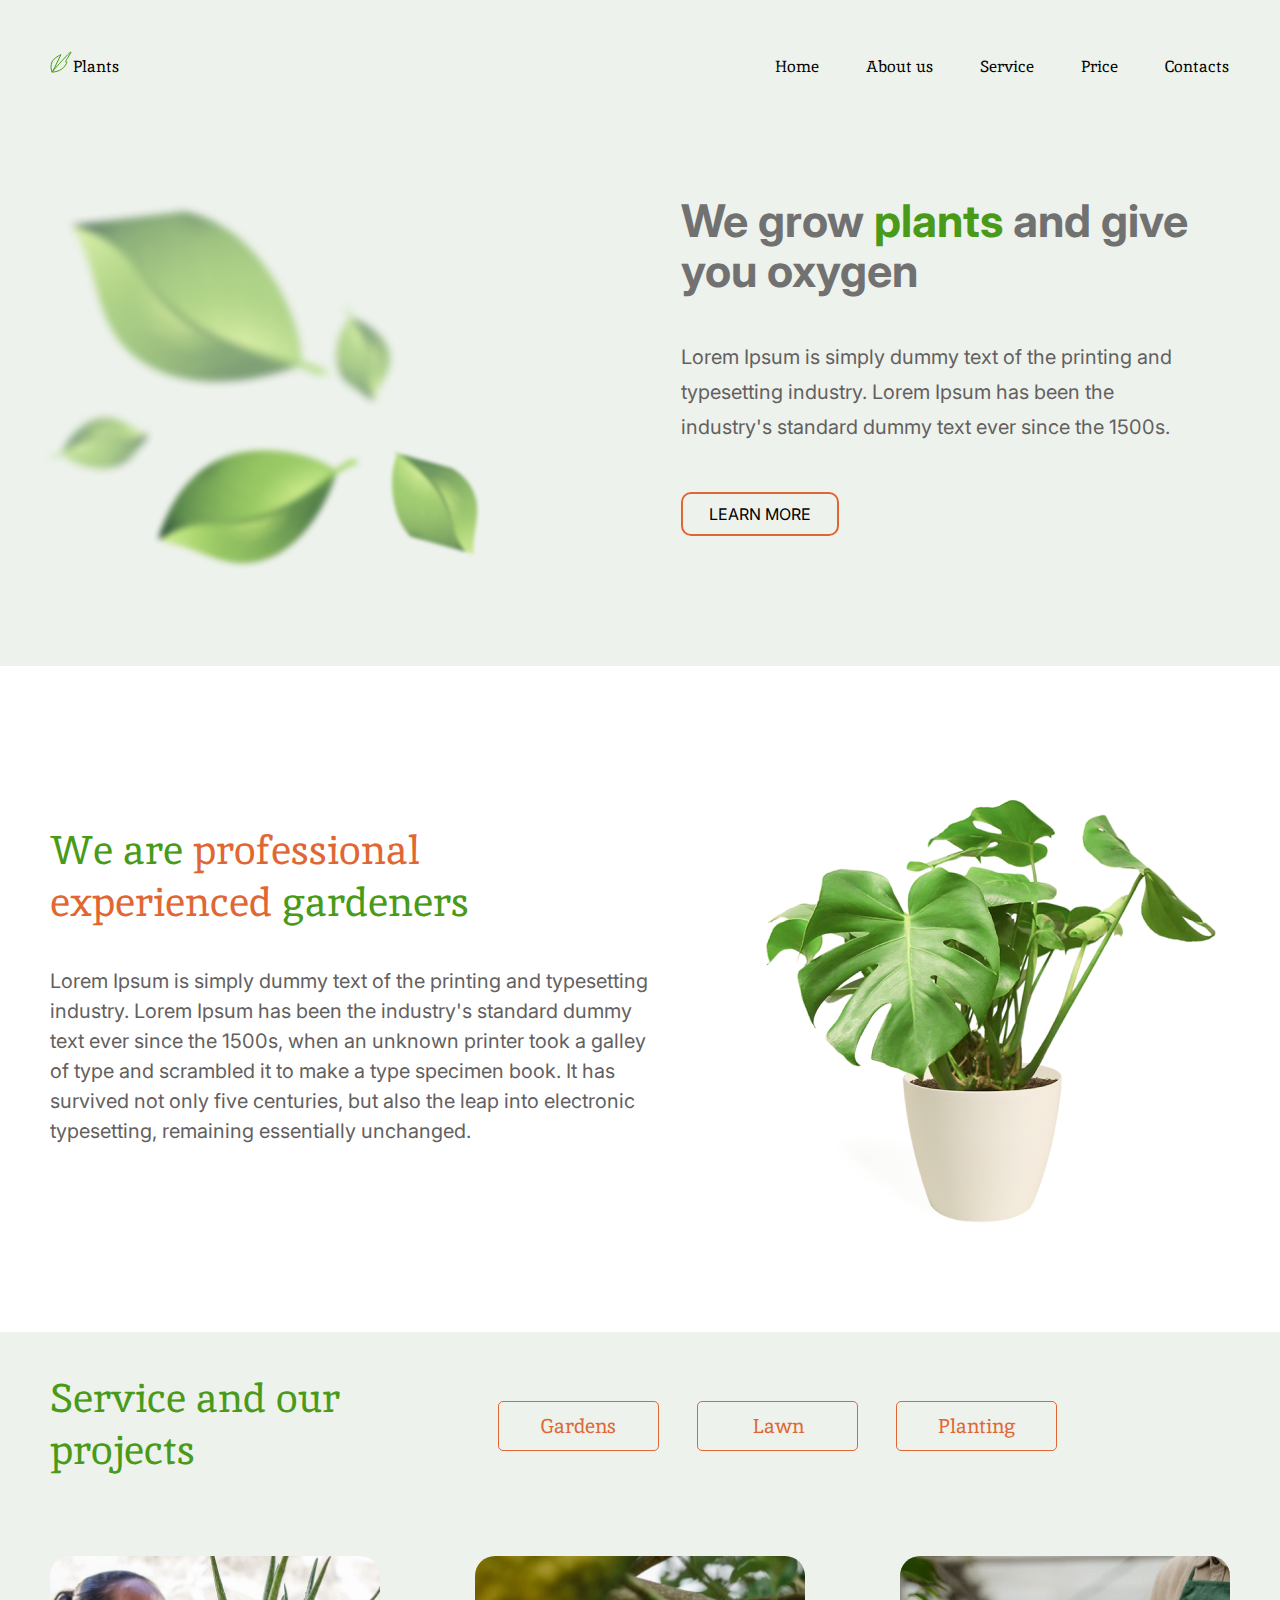
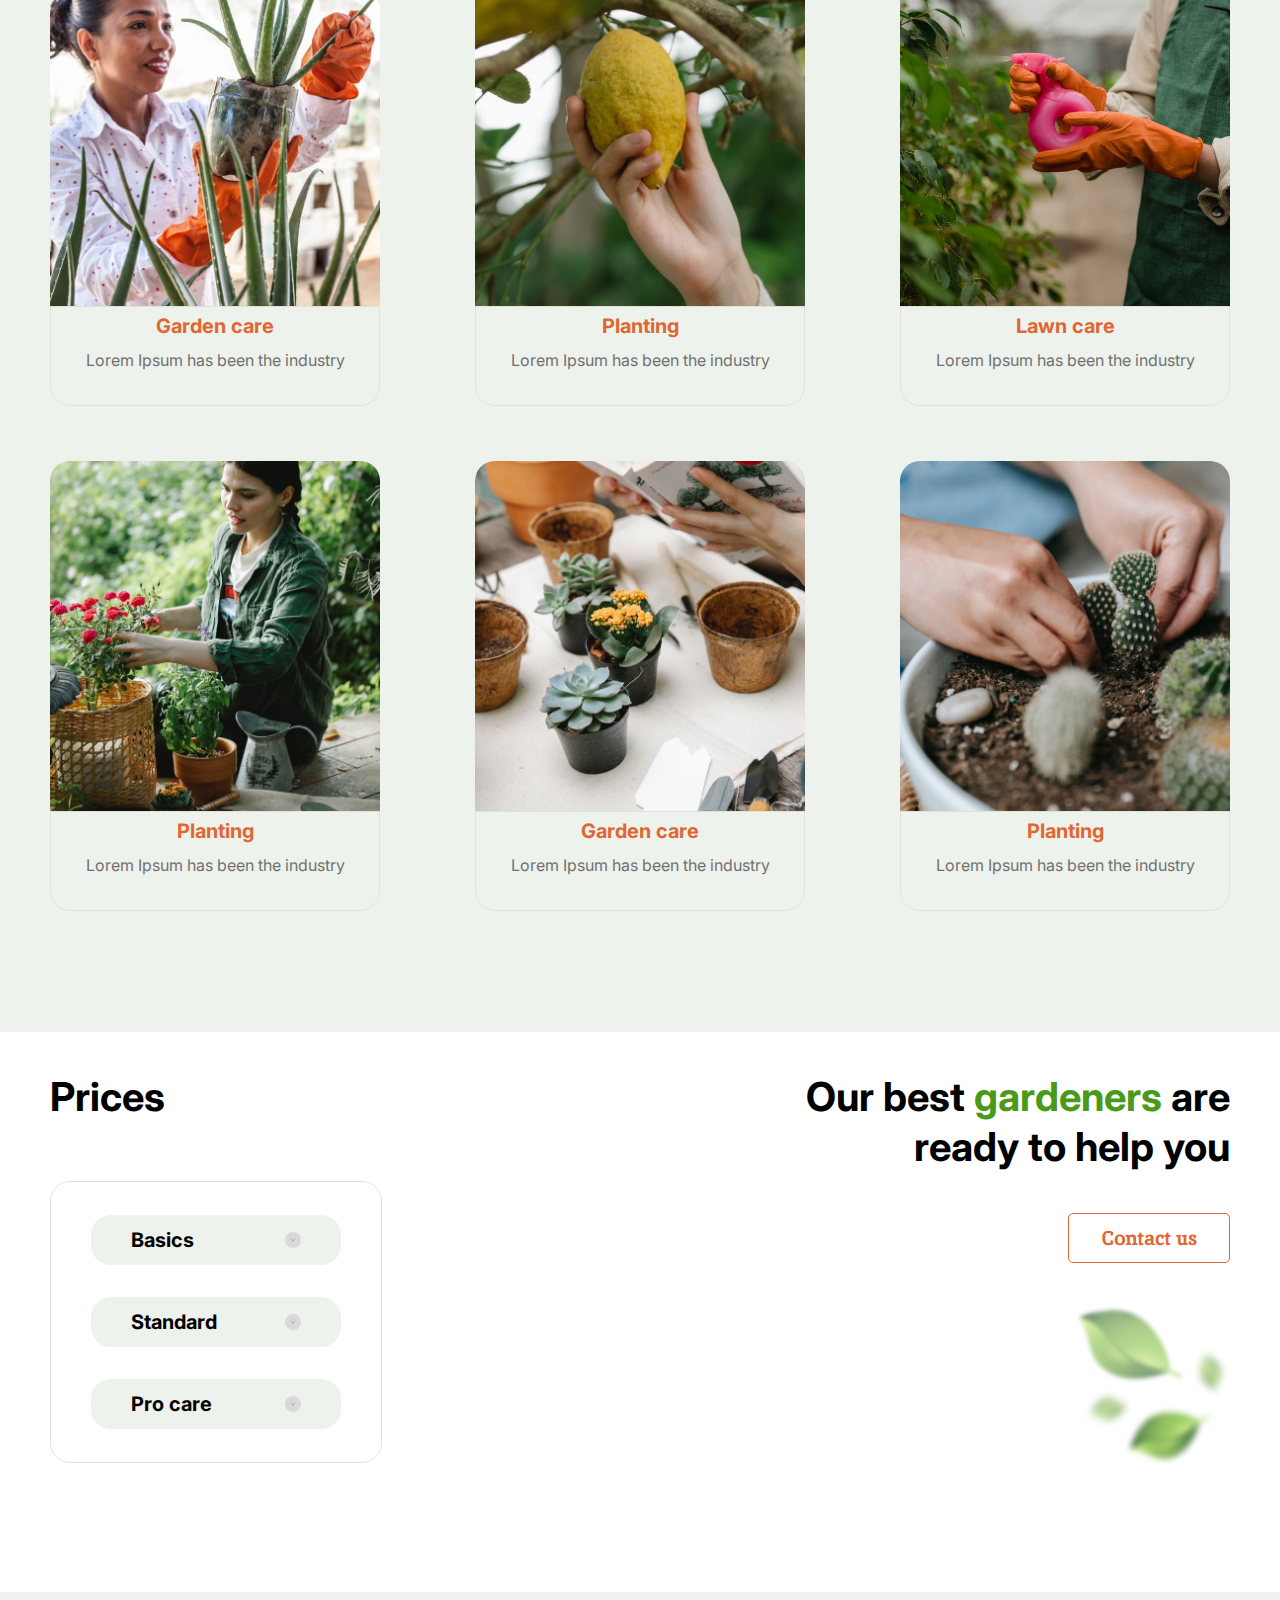
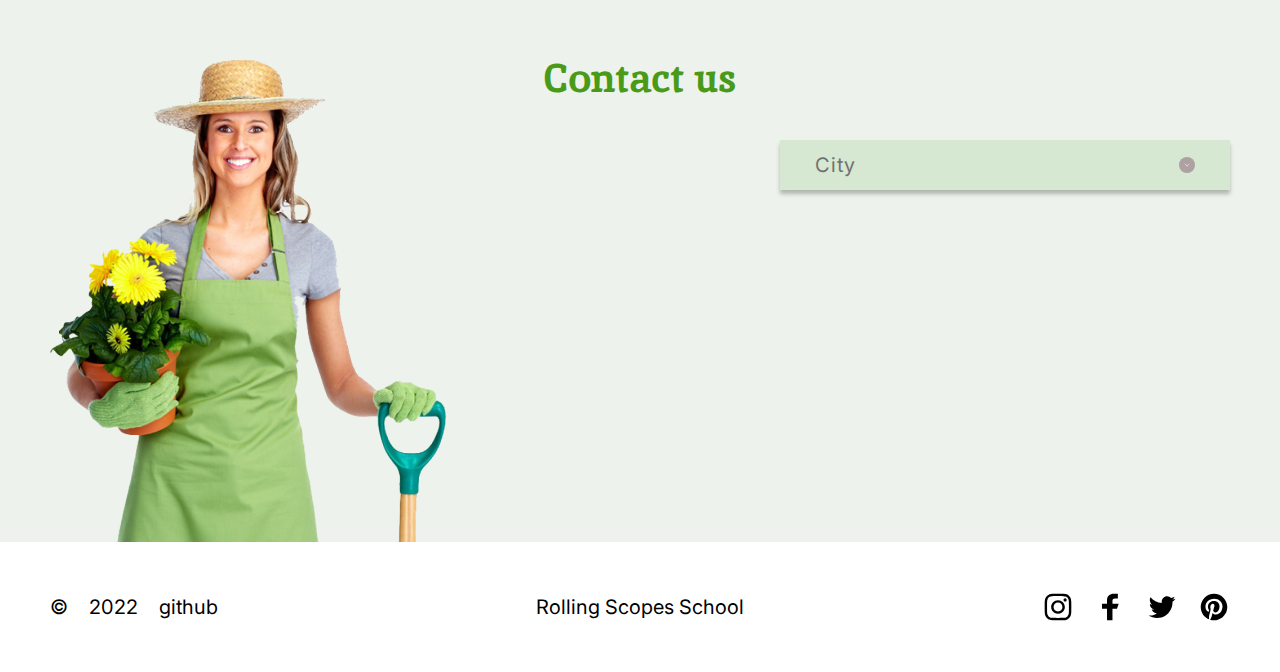
==== commit c2ab812e: "feat: implement select in the contacts section" ====
--- a/plants/index.html
+++ b/plants/index.html
@@ -211,9 +211,24 @@
             <div class="contacts__pic">
               <img src="assets/images/woman.png" alt="Woman" />
             </div>
-            <div class="contacts__select">
-              <span class="contacts__span">City</span>
-              <span class="dropdown dropdown_contacts"></span>
+
+            <div class="contacts__right-column">
+              <div class="select contacts__select">
+                <div class="select__header">City</div>
+                <select class="select__body" name="city" size="4">
+                  <option class="select__option" value="Canandaigua, NY">Canandaigua, NY</option>
+                  <option class="select__option" value="New York City">New York City</option>
+                  <option class="select__option" value="Yonkers, NY">Yonkers, NY</option>
+                  <option class="select__option" value="Sherrill, NY">Sherrill, NY</option>
+                </select>
+              </div>
+
+              <div class="info-card contacts__card">
+                <div><span class="info-card__title">City:</span><span data-info></span></div>
+                <div><span class="info-card__title">Phone:</span><span data-info></span></div>
+                <div><span class="info-card__title">Office adress:</span><span data-info></span></div>
+                <a class="info-card__button" href="">Call us</a>
+              </div>
             </div>
           </div>
         </div>
--- a/plants/css/style.css
+++ b/plants/css/style.css
@@ -439,13 +439,13 @@
   width: 16px;
   height: 16px;
   background: url("../assets/svg/arrow.svg") no-repeat center;
-  filter: invert(53%) sepia(0%) saturate(0%) hue-rotate(299deg) brightness(94%) contrast(92%);
+  filter: invert(53%);
 }
 .dropdown:hover, .dropdown:focus, .dropdown:focus-visible, .dropdown:active {
   background: #aea1a1;
 }
 .dropdown:hover::after, .dropdown:focus::after, .dropdown:focus-visible::after, .dropdown:active::after {
-  filter: invert(100%);
+  filter: none;
 }
 .price-item.active .dropdown {
   transform: rotate(180deg);
@@ -453,14 +453,7 @@
   background: #aea1a1;
 }
 .price-item.active .dropdown::after {
-  filter: invert(100%);
-}
-.dropdown_contacts {
-  background: #aea1a1;
-  border-color: #d6e7d2;
-}
-.dropdown_contacts::after {
-  filter: invert(100%);
+  filter: none;
 }
 
 .header__wrapper {
@@ -1232,37 +1225,190 @@
 }
 
 .contacts__select {
-  display: flex;
-  justify-content: space-between;
-  align-items: center;
+  position: relative;
+  z-index: 1;
+  margin-top: 36px;
+  margin-bottom: 47px;
+}
+
+.select {
   width: 450px;
   height: 50px;
-  margin-top: 36px;
-  padding: 5px 25px 5px 20px;
-  background: #d6e7d2;
+  overflow: hidden;
+  transition: 0.3s;
   box-shadow: 0px 4px 4px rgba(0, 0, 0, 0.25);
 }
 @media (max-width: 1023.9px) {
-  .contacts__select {
+  .select {
     margin-top: 0;
     margin-bottom: 249px;
   }
 }
 @media (max-width: 599.9px) {
-  .contacts__select {
+  .select {
     width: 300px;
     max-width: 100%;
     margin-bottom: 132px;
+  }
+}
+.select.open, .select.selected {
+  box-shadow: none;
+}
+
+.select__header {
+  position: relative;
+  padding: 0 35px;
+  font-size: 20px;
+  line-height: 50px;
+  font-weight: 400;
+  color: #717171;
+  letter-spacing: 0.05em;
+  background: #d6e7d2;
+  transition: background 0.3s;
+  -webkit-user-select: none;
+     -moz-user-select: none;
+      -ms-user-select: none;
+          user-select: none;
+  cursor: pointer;
+}
+@media (max-width: 599.9px) {
+  .select__header {
     padding-right: 12px;
   }
 }
-
-.contacts__span {
-  font-size: 20px;
+.select__header:after {
+  content: "";
+  position: absolute;
+  top: 17px;
+  right: 35px;
+  width: 16px;
+  height: 16px;
+  border-radius: 50%;
+  background: #aea1a1 url("../assets/svg/arrow.svg") no-repeat center;
+  transition: 0.3s;
+}
+.select__header:hover, .select__header:focus, .select__header:focus-visible, .select__header:active {
+  background: #c1e698;
+}
+.select__header:hover:after, .select__header:focus:after, .select__header:focus-visible:after, .select__header:active:after {
+  background-color: #8ba07e;
+}
+.select.open .select__header {
+  background: #c1e698;
+}
+.select.open .select__header:after {
+  background-color: #8ba07e;
+  transform: rotate(180deg);
+}
+.select.selected .select__header {
+  background: #c1e698;
+  font-size: 16px;
+}
+
+.select__body {
+  -webkit-appearance: none;
+     -moz-appearance: none;
+          appearance: none;
+  display: block;
+  width: 100%;
+  padding: 18px 35px 30px;
+  border: none;
+  outline: none;
+  background: #d6e7d2;
+  overflow: visible;
+  scrollbar-width: none;
+  cursor: pointer;
+}
+
+.select__option {
+  -webkit-appearance: none;
+     -moz-appearance: none;
+          appearance: none;
+  width: 100%;
+  padding: 20px 5px 5px;
+  font-size: 16px;
+  line-height: 50px;
+  font-weight: 400;
+  color: #499a18;
+  letter-spacing: 0.05em;
+  border-bottom: 1px solid #d9d9d9;
+  background: #d6e7d2;
+  transition: 0.3s;
+}
+.select__option:hover, .select__option:focus, .select__option:active {
+  color: #717171;
+  border-color: #717171;
+}
+
+.select__option:checked {
+  position: relative;
+}
+.select__option:checked:after {
+  content: attr(value);
+  position: absolute;
+  top: 0;
+  left: 0;
+  width: 100%;
+  padding: 20px 5px 5px;
+  color: #717171;
+  background: linear-gradient(#d6e7d2, #d6e7d2);
+  background-color: #d6e7d2 !important;
+  border-bottom: 1px solid #d9d9d9;
+  transition: 0.3s;
+}
+.select__option:checked:hover:after {
+  border-color: #717171;
+}
+
+.contacts__right-column {
+  position: relative;
+}
+
+.contacts__card {
+  position: absolute;
+  top: 36px;
+  left: 0;
+  opacity: 0;
+  transition: 0.3s;
+  pointer-events: none;
+}
+.select.selected ~ .contacts__card {
+  top: 133px;
+  opacity: 1;
+  pointer-events: all;
+}
+
+.info-card {
+  width: 450px;
+  padding: 17px 33px 32px;
+  font-size: 16px;
   line-height: 40px;
   font-weight: 400;
   color: #717171;
   letter-spacing: 0.05em;
+  border: 1px solid #000000;
+  border-radius: 20px;
+}
+
+.info-card__title {
+  display: inline-block;
+  width: 128px;
+  color: #000000;
+}
+
+.info-card__button {
+  display: block;
+  width: 122px;
+  height: 26px;
+  margin: 24px auto 0;
+  font-family: "Inika", serif;
+  font-size: 10px;
+  line-height: 26px;
+  font-weight: 700;
+  color: #717171;
+  text-align: center;
+  border: 1px solid #e06733;
+  border-radius: 5px;
 }
 
 .footer__wrapper {
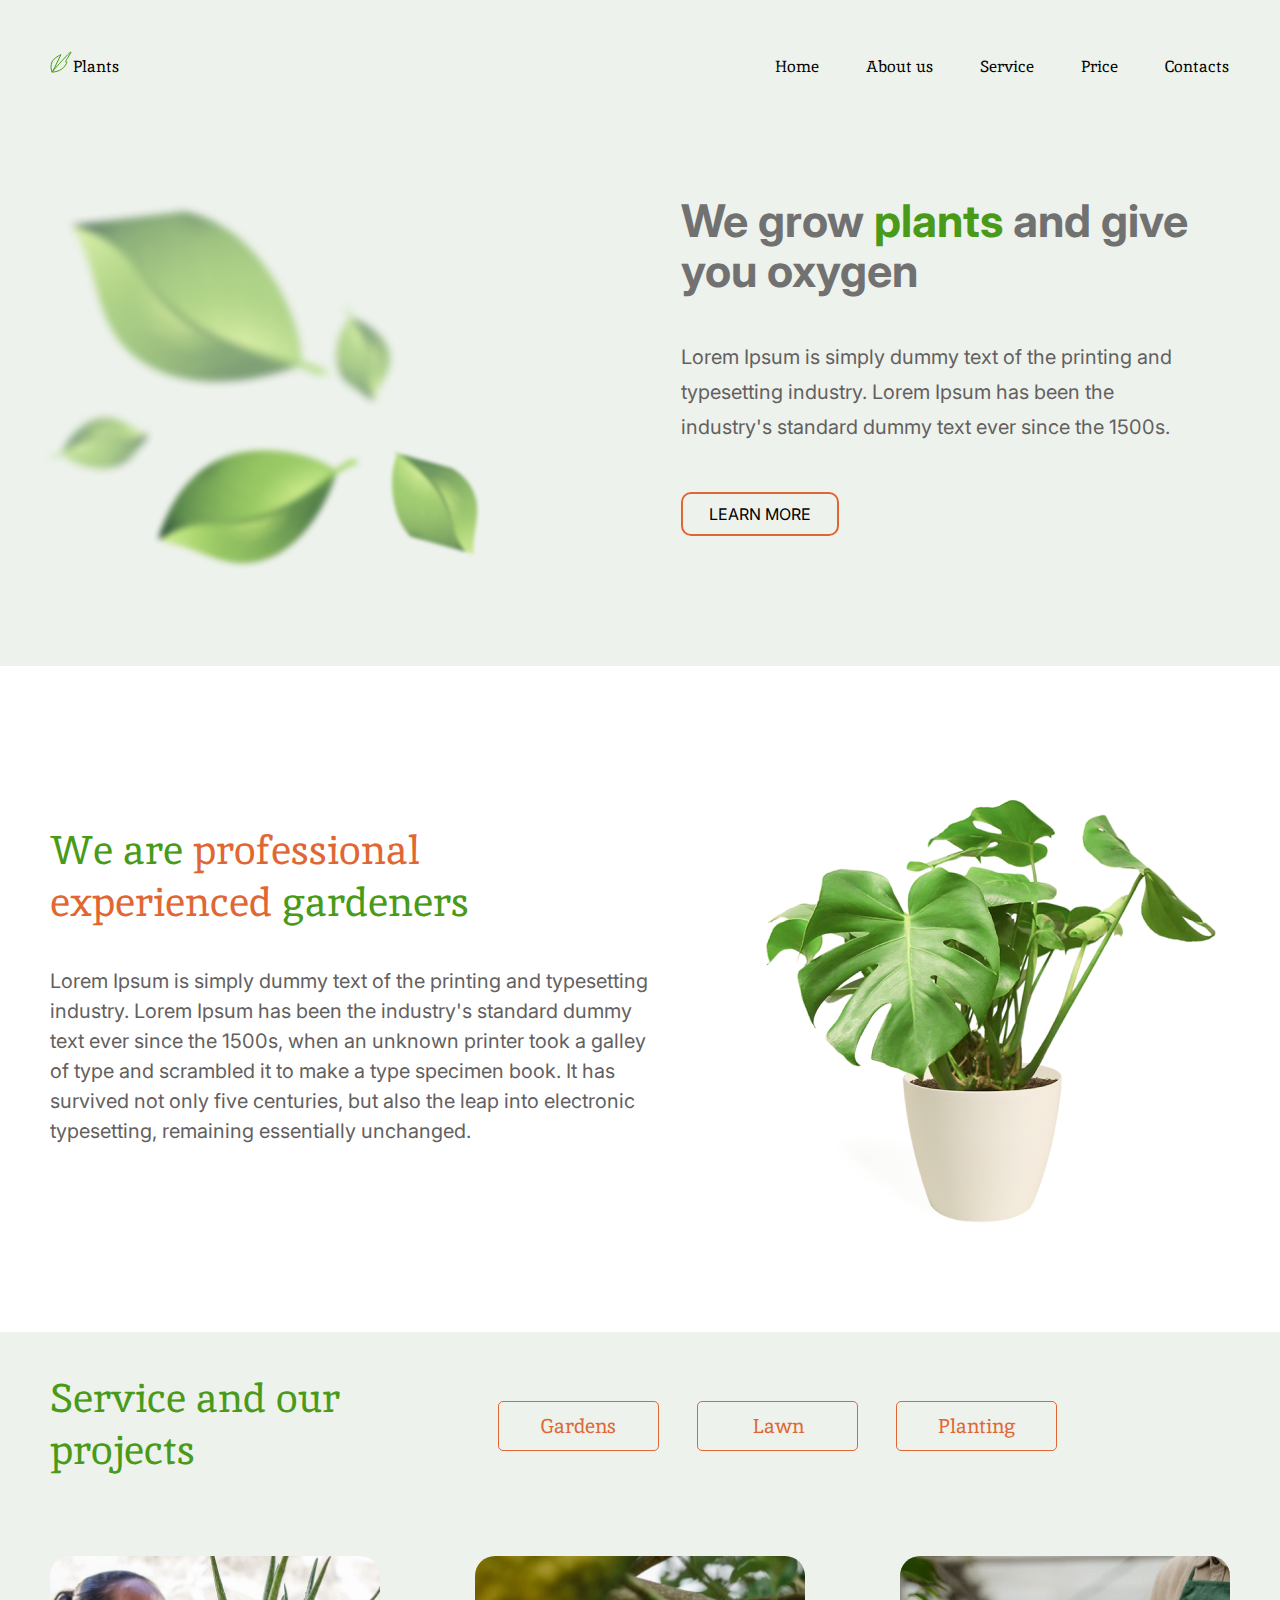
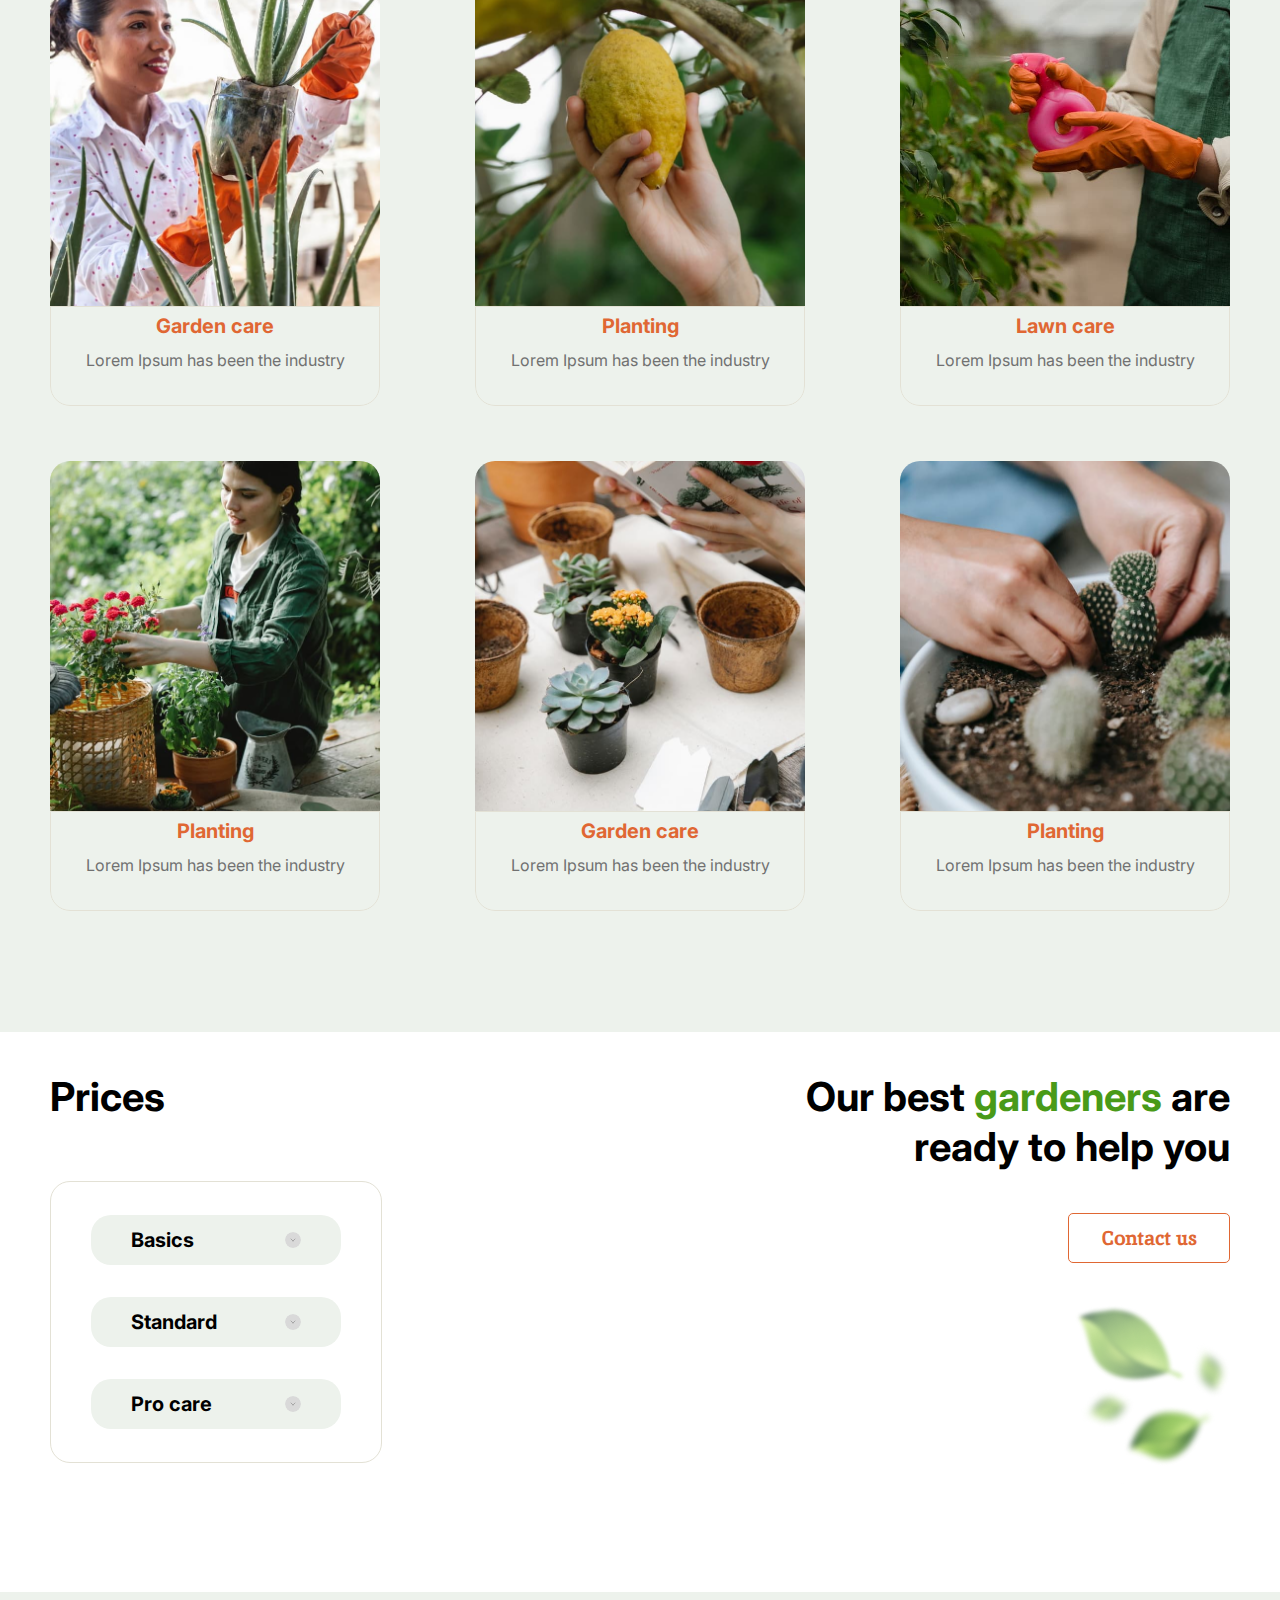
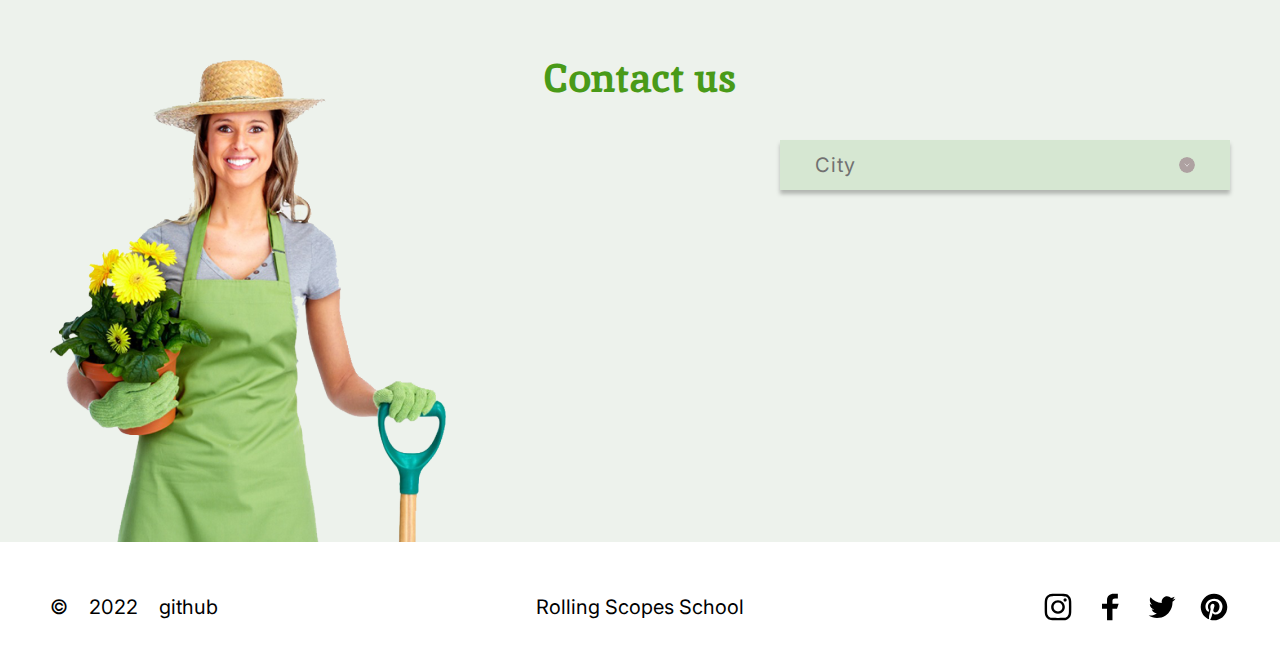
==== commit dd1d0401: "refactor: refactor accordeon" ====
--- a/plants/index.html
+++ b/plants/index.html
@@ -154,10 +154,7 @@
             <h2 class="prices__title">Prices</h2>
             <div class="prices__accordeon">
               <div class="price-item">
-                <div class="price-item__header">
-                  <h3 class="price-item__title">Basics</h3>
-                  <span class="dropdown"></span>
-                </div>
+                <h3 class="price-item__header">Basics</h3>
                 <div class="price-item__content">
                   <p class="price-item__desc">Release of Letraset sheets containing Lorem Ipsum passages, and more recently</p>
                   <p class="price-item__price">
@@ -167,10 +164,7 @@
                 </div>
               </div>
               <div class="price-item">
-                <div class="price-item__header">
-                  <h3 class="price-item__title">Standard</h3>
-                  <span class="dropdown"></span>
-                </div>
+                <h3 class="price-item__header">Standard</h3>
                 <div class="price-item__content">
                   <p class="price-item__desc">Release of Letraset sheets containing Lorem Ipsum passages, and more recently</p>
                   <p class="price-item__price">
@@ -180,10 +174,7 @@
                 </div>
               </div>
               <div class="price-item">
-                <div class="price-item__header">
-                  <h3 class="price-item__title">Pro care</h3>
-                  <span class="dropdown"></span>
-                </div>
+                <h3 class="price-item__header">Pro care</h3>
                 <div class="price-item__content">
                   <p class="price-item__desc">Release of Letraset sheets containing Lorem Ipsum passages, and more recently</p>
                   <p class="price-item__price">
@@ -215,19 +206,22 @@
             <div class="contacts__right-column">
               <div class="select contacts__select">
                 <div class="select__header">City</div>
-                <select class="select__body" name="city" size="4">
-                  <option class="select__option" value="Canandaigua, NY">Canandaigua, NY</option>
-                  <option class="select__option" value="New York City">New York City</option>
-                  <option class="select__option" value="Yonkers, NY">Yonkers, NY</option>
-                  <option class="select__option" value="Sherrill, NY">Sherrill, NY</option>
-                </select>
-              </div>
-
-              <div class="info-card contacts__card">
-                <div><span class="info-card__title">City:</span><span data-info></span></div>
-                <div><span class="info-card__title">Phone:</span><span data-info></span></div>
-                <div><span class="info-card__title">Office adress:</span><span data-info></span></div>
-                <a class="info-card__button" href="">Call us</a>
+                <div class="select__body">
+                  <select class="select__select" name="city" size="4">
+                    <option class="select__option" value="Canandaigua, NY">Canandaigua, NY</option>
+                    <option class="select__option" value="New York City">New York City</option>
+                    <option class="select__option" value="Yonkers, NY">Yonkers, NY</option>
+                    <option class="select__option" value="Sherrill, NY">Sherrill, NY</option>
+                  </select>
+                </div>
+              </div>
+              <div class="contacts__card">
+                <div class="info-card">
+                  <div class="info-card__row"><span>City:</span><span data-info></span></div>
+                  <div class="info-card__row"><span>Phone:</span><span data-info></span></div>
+                  <div class="info-card__row"><span>Office adress:</span><span data-info></span></div>
+                  <a class="info-card__button" href="">Call us</a>
+                </div>
               </div>
             </div>
           </div>
--- a/plants/css/style.css
+++ b/plants/css/style.css
@@ -346,7 +346,7 @@
 
 .button {
   width: 161px;
-  min-height: 50px;
+  height: 50px;
   padding: 5px 10px;
   font-family: Inika, serif;
   font-size: 20px;
@@ -363,14 +363,14 @@
 @media (max-width: 599.9px) {
   .button {
     width: 121px;
-    min-height: 35px;
+    height: 35px;
     font-size: 15px;
     line-height: 20px;
   }
 }
 .button_welcome {
   width: 158px;
-  min-height: 44px;
+  height: 44px;
   font-family: Inter, sans-serif;
   font-size: 16px;
   line-height: 20px;
@@ -383,7 +383,7 @@
 @media (max-width: 599.9px) {
   .button_welcome {
     width: 100px;
-    min-height: 34px;
+    height: 34px;
     font-size: 10px;
   }
 }
@@ -421,41 +421,6 @@
     transform: translateY(0);
   }
 }
-.dropdown {
-  position: relative;
-  width: 36px;
-  height: 36px;
-  background: #d9d9d9;
-  border: 10px solid #edf2ec;
-  border-radius: 50%;
-  transition: 0.3s;
-  cursor: pointer;
-}
-.dropdown::after {
-  content: "";
-  position: absolute;
-  top: 0;
-  left: 0;
-  width: 16px;
-  height: 16px;
-  background: url("../assets/svg/arrow.svg") no-repeat center;
-  filter: invert(53%);
-}
-.dropdown:hover, .dropdown:focus, .dropdown:focus-visible, .dropdown:active {
-  background: #aea1a1;
-}
-.dropdown:hover::after, .dropdown:focus::after, .dropdown:focus-visible::after, .dropdown:active::after {
-  filter: none;
-}
-.price-item.active .dropdown {
-  transform: rotate(180deg);
-  border-color: #d6e7d2;
-  background: #aea1a1;
-}
-.price-item.active .dropdown::after {
-  filter: none;
-}
-
 .header__wrapper {
   display: flex;
   justify-content: space-between;
@@ -1055,70 +1020,97 @@
 .price-item {
   width: 250px;
   height: 50px;
-  padding-right: 30px;
-  padding-left: 40px;
   background: #edf2ec;
   border-radius: 20px;
   transition: 0.3s;
   overflow: hidden;
 }
+.price-item:not(:last-child) {
+  margin-bottom: 32px;
+}
+@media (max-width: 599.9px) {
+  .price-item:not(:last-child) {
+    margin-bottom: 14px;
+  }
+}
 @media (max-width: 599.9px) {
   .price-item {
     width: 180px;
-    padding-left: 30px;
-  }
+  }
+}
+.price-item:hover, .price-item:focus, .price-item:focus-visible, .price-item:active {
+  background: #d6e7d2;
 }
 .price-item.active {
   background: #d6e7d2;
 }
 
-.price-item:not(:last-child) {
-  margin-bottom: 32px;
-}
-@media (max-width: 599.9px) {
-  .price-item:not(:last-child) {
-    margin-bottom: 14px;
-  }
-}
-
 .price-item__header {
-  display: flex;
-  justify-content: space-between;
-  align-items: center;
+  position: relative;
   height: 50px;
-  margin-bottom: -7px;
-}
-
-.price-item__title {
+  padding: 0 40px;
+  line-height: 50px;
   color: #000000;
-}
-@media (max-width: 599.9px) {
-  .price-item__title {
+  cursor: pointer;
+}
+@media (max-width: 599.9px) {
+  .price-item__header {
+    padding: 0 30px;
     font-size: 15px;
   }
 }
+.price-item__header:before, .price-item__header:after {
+  content: "";
+  position: absolute;
+  transition: 0.3s;
+}
+.price-item__header:before {
+  top: 44px;
+  left: 40px;
+  width: 164px;
+  height: 1px;
+  background: #aea1a1;
+  opacity: 0;
+}
+.price-item.active .price-item__header:before {
+  opacity: 1;
+}
+.price-item__header:after {
+  content: "";
+  position: absolute;
+  top: 17px;
+  right: 40px;
+  width: 16px;
+  height: 16px;
+  border-radius: 50%;
+  background: url("../assets/svg/arrows-sprite.svg#arrow-light") no-repeat center;
+}
+@media (max-width: 599.9px) {
+  .price-item__header:after {
+    right: 30px;
+  }
+}
+.price-item.active .price-item__header:after {
+  transform: rotate(180deg);
+}
+.price-item__header:hover:after, .price-item__header:focus:after, .price-item__header:focus-visible:after, .price-item__header:active:after {
+  background-image: url("../assets/svg/arrows-sprite.svg#arrow-dark");
+}
 
 .price-item__content {
-  padding-bottom: 7px;
+  padding: 1px 40px 12px;
 }
 
 .price-item__desc {
-  max-width: 167px;
-  padding: 6px 0;
+  margin-bottom: 6px;
   font-size: 10px;
   line-height: 10px;
   font-weight: 300;
   color: #717171;
-  border-top: 0.5px solid #aea1a1;
-  opacity: 0;
-  transition: 0.3s;
-}
-.price-item.active .price-item__desc {
-  opacity: 1;
 }
 
 .price-item__price {
-  margin-bottom: 12px;
+  margin-bottom: 8px;
   font-size: 12px;
   line-height: 20px;
   font-weight: 400;
@@ -1178,14 +1170,8 @@
 }
 @media (max-width: 1023.9px) {
   .contacts__title {
-    margin-bottom: 99px;
     font-size: 40px;
     line-height: 52px;
-  }
-}
-@media (max-width: 767.9px) {
-  .contacts__title {
-    margin-bottom: 81px;
   }
 }
 @media (max-width: 599.9px) {
@@ -1224,31 +1210,50 @@
   }
 }
 
+.contacts__right-column {
+  position: relative;
+}
+@media (max-width: 1023.9px) {
+  .contacts__right-column {
+    max-width: 100%;
+  }
+}
+
 .contacts__select {
+  margin-top: 36px;
+}
+@media (max-width: 1023.9px) {
+  .contacts__select {
+    margin-top: 100px;
+    margin-bottom: 250px;
+  }
+  .contacts__select.open, .contacts__select.selected {
+    margin-top: 61px;
+    margin-bottom: 289px;
+  }
+}
+@media (max-width: 599.9px) {
+  .contacts__select {
+    margin-top: 80px;
+    margin-bottom: 132px;
+  }
+  .contacts__select.open, .contacts__select.selected {
+    margin-top: 42px;
+  }
+}
+
+.select {
   position: relative;
   z-index: 1;
-  margin-top: 36px;
-  margin-bottom: 47px;
-}
-
-.select {
   width: 450px;
   height: 50px;
-  overflow: hidden;
   transition: 0.3s;
   box-shadow: 0px 4px 4px rgba(0, 0, 0, 0.25);
-}
-@media (max-width: 1023.9px) {
-  .select {
-    margin-top: 0;
-    margin-bottom: 249px;
-  }
 }
 @media (max-width: 599.9px) {
   .select {
     width: 300px;
     max-width: 100%;
-    margin-bottom: 132px;
   }
 }
 .select.open, .select.selected {
@@ -1257,6 +1262,7 @@
 
 .select__header {
   position: relative;
+  z-index: 1;
   padding: 0 35px;
   font-size: 20px;
   line-height: 50px;
@@ -1273,7 +1279,7 @@
 }
 @media (max-width: 599.9px) {
   .select__header {
-    padding-right: 12px;
+    padding: 0 20px;
   }
 }
 .select__header:after {
@@ -1284,21 +1290,23 @@
   width: 16px;
   height: 16px;
   border-radius: 50%;
-  background: #aea1a1 url("../assets/svg/arrow.svg") no-repeat center;
+  background: url("../assets/svg/arrows-sprite.svg#arrow-dark") no-repeat center;
   transition: 0.3s;
+}
+@media (max-width: 599.9px) {
+  .select__header:after {
+    right: 20px;
+  }
+}
+.select.open .select__header:after, .select.selected .select__header:after {
+  background-image: url("../assets/svg/arrows-sprite.svg#arrow-active");
+  transform: rotate(180deg);
 }
 .select__header:hover, .select__header:focus, .select__header:focus-visible, .select__header:active {
   background: #c1e698;
 }
-.select__header:hover:after, .select__header:focus:after, .select__header:focus-visible:after, .select__header:active:after {
-  background-color: #8ba07e;
-}
 .select.open .select__header {
   background: #c1e698;
-}
-.select.open .select__header:after {
-  background-color: #8ba07e;
-  transform: rotate(180deg);
 }
 .select.selected .select__header {
   background: #c1e698;
@@ -1306,12 +1314,33 @@
 }
 
 .select__body {
+  position: absolute;
+  top: 0;
+  left: 0;
+  z-index: 0;
+  width: 100%;
+  height: 50px;
+  padding: 0 35px 30px;
+  background: #d6e7d2;
+  transition: 0.3s;
+  overflow: hidden;
+}
+.select.open .select__body {
+  height: 282px;
+}
+@media (max-width: 599.9px) {
+  .select__body {
+    padding: 0 20px 30px;
+  }
+}
+
+.select__select {
   -webkit-appearance: none;
      -moz-appearance: none;
           appearance: none;
   display: block;
   width: 100%;
-  padding: 18px 35px 30px;
+  margin-top: 68px;
   border: none;
   outline: none;
   background: #d6e7d2;
@@ -1360,47 +1389,88 @@
   border-color: #717171;
 }
 
-.contacts__right-column {
-  position: relative;
-}
-
 .contacts__card {
   position: absolute;
   top: 36px;
-  left: 0;
+  width: 100%;
+  display: flex;
+  justify-content: center;
   opacity: 0;
   transition: 0.3s;
   pointer-events: none;
+}
+@media (max-width: 1023.9px) {
+  .contacts__card {
+    top: 61px;
+  }
+}
+@media (max-width: 599.9px) {
+  .contacts__card {
+    top: 42px;
+  }
 }
 .select.selected ~ .contacts__card {
   top: 133px;
   opacity: 1;
   pointer-events: all;
 }
+@media (max-width: 1023.9px) {
+  .select.selected ~ .contacts__card {
+    top: 170px;
+  }
+}
+@media (max-width: 599.9px) {
+  .select.selected ~ .contacts__card {
+    top: 140px;
+  }
+}
 
 .info-card {
-  width: 450px;
-  padding: 17px 33px 32px;
+  width: 448px;
+  padding: 27px 33px 31px;
   font-size: 16px;
-  line-height: 40px;
+  line-height: 20px;
   font-weight: 400;
   color: #717171;
   letter-spacing: 0.05em;
+  background: #edf2ec;
   border: 1px solid #000000;
   border-radius: 20px;
 }
-
-.info-card__title {
-  display: inline-block;
-  width: 128px;
+@media (max-width: 599.9px) {
+  .info-card {
+    width: 282px;
+    max-width: 100%;
+    padding: 27px 35px 22px;
+  }
+}
+@media (max-width: 360px) {
+  .info-card {
+    padding: 20px;
+  }
+}
+
+.info-card__row {
+  display: flex;
+}
+.info-card__row > span:first-child {
+  flex: 0 0 133px;
   color: #000000;
+}
+@media (max-width: 599.9px) {
+  .info-card__row > span:first-child {
+    flex: 0 0 67px;
+  }
+}
+.info-card__row:not(:last-of-type) {
+  margin-bottom: 20px;
 }
 
 .info-card__button {
   display: block;
   width: 122px;
   height: 26px;
-  margin: 24px auto 0;
+  margin: 28px auto 0;
   font-family: "Inika", serif;
   font-size: 10px;
   line-height: 26px;
@@ -1409,6 +1479,15 @@
   text-align: center;
   border: 1px solid #e06733;
   border-radius: 5px;
+}
+.info-card__button:hover, .info-card__button:focus, .info-card__button:focus-visible, .info-card__button:active {
+  color: #ffffff;
+  background: #e06733;
+}
+@media (max-width: 599.9px) {
+  .info-card__button {
+    margin-top: 17px;
+  }
 }
 
 .footer__wrapper {
